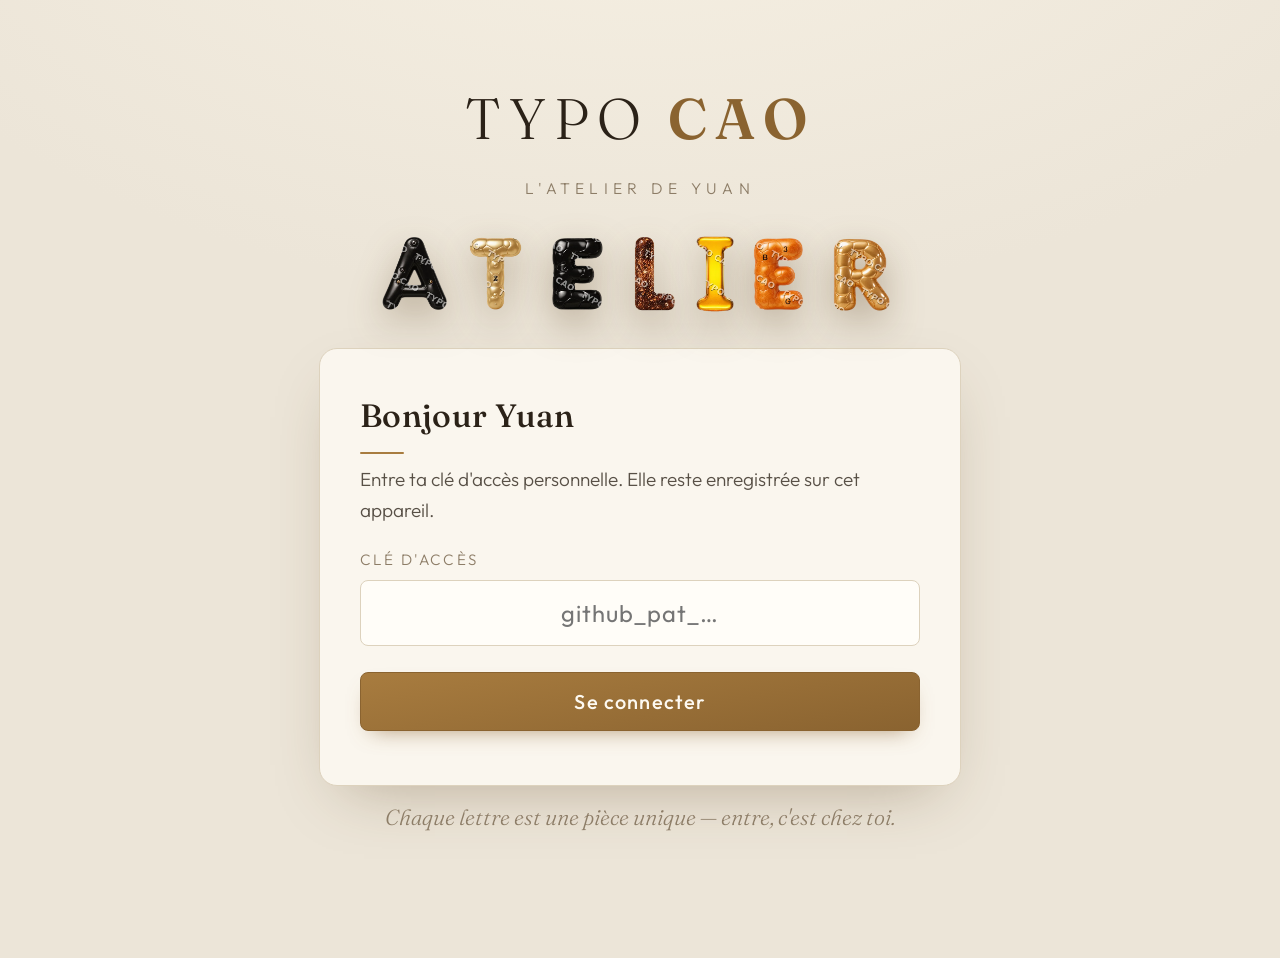
==== admin.html @ aad36712 "Atelier pleine largeur sur grand écran, journal en deux colonnes Co-Authored-By: Claude Fable 5.1 <n" ====
<!doctype html>
<html lang="fr">
<head>
<meta charset="utf8">
<meta name="viewport" content="width=device-width,initial-scale=1">
<title>Atelier Typo Cao</title>
<link rel="stylesheet" href="https://fonts.googleapis.com/css2?family=Fraunces:opsz,wght@9..144,300;9..144,500;9..144,600&family=Outfit:wght@300;400;500;600&display=swap">
<style>
:root{
  --bg:#ece5d8; --surface:#faf6ee; --fg:#2b2218; --muted:#8d7d67;
  --gold:#a87c3f; --gold-deep:#8a6330; --line:#ddd2bd; --ok:#3d7a46; --err:#a33b2e;
  --ombre:0 24px 60px -24px rgba(90,62,28,.35);
  --display:"Fraunces",Georgia,serif; --body:"Outfit",system-ui,sans-serif;
}
html{font-size:19px}
body{margin:0;background:var(--bg);background-image:radial-gradient(1200px 700px at 50% -200px,#f7f1e4,var(--bg) 72%);color:var(--fg);font-family:var(--body);font-weight:300;line-height:1.65;padding-inline:16px;min-height:100vh}
.wrap{max-width:900px;margin:0 auto;padding-block:40px 90px}
h1{font-family:var(--display);font-weight:300;letter-spacing:.14em;font-size:clamp(2.2rem,6vw,3rem);margin:0}
h1 b{color:var(--gold-deep);font-weight:600}
h2{font-family:var(--display);font-weight:500;font-size:1.55rem;margin:0 0 6px;letter-spacing:.01em}
h2::after{content:"";display:block;width:44px;height:2px;background:var(--gold);margin-top:10px;border-radius:2px}
.sub{color:var(--muted);font-size:.82rem;letter-spacing:.34em;text-transform:uppercase;margin-top:10px}
section{background:var(--surface);border:1px solid var(--line);border-radius:14px;padding:34px 34px 38px;margin-top:28px;box-shadow:0 1px 0 #fffdf8 inset}
@media (max-width:640px){section{padding:24px 20px 28px}}
/* ---- journal des visites & connexions ---- */
.chips{display:flex;flex-wrap:wrap;gap:10px;margin:14px 0 4px}
.chip{background:#faf6ec;border:1px solid var(--line);border-radius:999px;padding:8px 18px;font-size:.95rem}
.chip b{font-weight:600;color:var(--gold-deep)}
.chip.alerte{background:#fdf0ee;border-color:#e8c4bc;color:#8c3b2e}
.chip.alerte b{color:#a63d2a}
.graph{display:flex;align-items:flex-end;gap:5px;height:110px;margin:18px 2px 4px;border-bottom:1px solid var(--line);padding-bottom:0}
.graph .barre{flex:1;min-width:8px;background:linear-gradient(180deg,#d9b25e,#c09540);border-radius:3px 3px 0 0;position:relative;min-height:2px}
.graph .barre.vide{background:#eee5d2}
.graph .barre span{position:absolute;top:-21px;left:50%;transform:translateX(-50%);font-size:.78rem;color:#8a7f6a;white-space:nowrap}
.graph-legende{display:flex;gap:5px;margin-bottom:10px}
.graph-legende i{flex:1;min-width:8px;font-style:normal;font-size:.74rem;color:#a89a7f;text-align:center}
.conn-liste{margin-top:8px;border-top:1px solid var(--line)}
.conn{display:flex;flex-wrap:wrap;gap:4px 14px;align-items:baseline;padding:10px 4px;border-bottom:1px solid var(--line);font-size:.95rem}
.conn .quand{color:#8a7f6a;font-variant-numeric:tabular-nums;min-width:138px}
.conn .quoi{font-weight:500}
.conn .detail{color:#8a7f6a}
.conn.ok .quoi{color:#4a6b3a}
.conn.alerte{background:#fdf0ee;border-radius:6px}
.conn.alerte .quoi{color:#a63d2a}
.hint{color:var(--fg);opacity:.78;font-size:1rem;margin:10px 0 20px;max-width:56ch}
label.f{display:block;font-size:.8rem;letter-spacing:.16em;text-transform:uppercase;color:var(--muted);margin:18px 0 8px}
input[type=text],input[type=password],input[type=tel]{width:100%;box-sizing:border-box;background:#fffdf8;border:1px solid var(--line);border-radius:8px;padding:15px 16px;font-family:var(--body);font-size:1.1rem;color:var(--fg);outline:none;transition:border-color .2s,box-shadow .2s}
input:focus{border-color:var(--gold);box-shadow:0 0 0 3px rgba(168,124,63,.14)}
button{font-family:var(--body);font-weight:500;font-size:.95rem;letter-spacing:.06em;border-radius:8px;padding:14px 26px;cursor:pointer;border:1px solid var(--gold-deep);background:linear-gradient(170deg,#a87c3f,#8a6330);color:#fdf9f1;box-shadow:0 10px 22px -12px rgba(138,99,48,.7);transition:transform .15s,box-shadow .2s}
button:hover{transform:translateY(-1px);box-shadow:0 14px 26px -12px rgba(138,99,48,.75)}
button.ghost{background:transparent;color:var(--gold-deep);box-shadow:none}
button.small{padding:9px 15px;font-size:.9rem}
button.danger{border-color:var(--err);color:var(--err);background:transparent;box-shadow:none}
button:disabled{opacity:.5;cursor:default;transform:none}
button:focus-visible,input:focus-visible,a:focus-visible{outline:2px solid var(--gold-deep);outline-offset:2px}

/* ---- écran de connexion : l'entrée de l'atelier ---- */
.porte{min-height:92vh;display:flex;flex-direction:column;align-items:center;justify-content:center;text-align:center}
.lettres{display:flex;align-items:flex-end;justify-content:center;gap:.3rem;margin:34px 0 10px;flex-wrap:wrap}
.lettres img{height:clamp(44px,9vw,76px);width:auto;filter:drop-shadow(0 14px 18px rgba(90,62,28,.35))}
@media (prefers-reduced-motion:no-preference){
  .lettres img{animation:entree .6s cubic-bezier(.2,.9,.3,1.35) both;animation-delay:calc(var(--i)*90ms)}
  @keyframes entree{from{opacity:0;transform:translateY(22px) scale(.82)}to{opacity:1;transform:none}}
}
.porte-carte{width:min(560px,100%);background:var(--surface);border:1px solid var(--line);border-radius:18px;padding:40px 40px 44px;margin-top:26px;box-shadow:var(--ombre);text-align:left}
@media (max-width:640px){.porte-carte{padding:28px 22px 32px}}
.porte-carte h2{font-size:1.7rem}
.porte-carte input{font-size:1.25rem;letter-spacing:.04em;padding:17px 18px;text-align:center}
.porte-carte button{width:100%;font-size:1.05rem;padding:16px;margin-top:6px}
.bienvenue{font-family:var(--display);font-weight:300;font-size:1.15rem;color:var(--muted);margin:14px 0 0;font-style:italic}
.row{display:flex;gap:10px;align-items:center;flex-wrap:wrap}
.tarif-row{display:grid;grid-template-columns:1fr 110px 1.4fr auto;gap:8px;margin-bottom:8px}
@media (max-width:640px){.tarif-row{grid-template-columns:1fr 1fr;grid-auto-rows:auto}}
.mat-grid{display:grid;grid-template-columns:repeat(auto-fill,minmax(130px,1fr));gap:12px}
.mat{border:1px solid var(--line);border-radius:6px;padding:8px;background:#fffdf8;display:flex;flex-direction:column;gap:6px}
.mat img{height:76px;object-fit:contain}
.mat input{font-size:.88rem;padding:7px 9px}
.coll-row{display:flex;gap:10px;align-items:center;border:1px solid var(--line);border-radius:6px;padding:10px 12px;margin-bottom:8px;background:#fffdf8}
.coll-row img{height:44px}
.avis-admin{display:flex;flex-direction:column;gap:10px}
.avis-card{border:1px solid var(--line);border-radius:6px;padding:12px 14px;background:#fffdf8}
.avis-card.publie{border-color:var(--ok)}
.avis-card .tete{display:flex;gap:10px;align-items:baseline;flex-wrap:wrap}
.avis-card .nom{font-weight:500}
.avis-card .note{color:var(--gold-deep);letter-spacing:2px}
.avis-card .quand{color:var(--muted);font-size:.82rem}
.avis-card .etat{margin-left:auto;font-size:.7rem;letter-spacing:.12em;text-transform:uppercase;color:var(--muted)}
.avis-card.publie .etat{color:var(--ok)}
.avis-card .texte{margin:6px 0 10px;font-size:.88rem}
.status{position:fixed;left:50%;bottom:18px;transform:translateX(-50%);background:var(--fg);color:#fdf9f1;border-radius:6px;padding:10px 20px;font-size:.85rem;max-width:90vw;z-index:9}
.status.err{background:var(--err)}
.status.ok{background:var(--ok)}
.savebar{position:sticky;bottom:0;background:var(--surface);border:1px solid var(--line);border-radius:8px;padding:14px 20px;margin-top:22px;display:flex;gap:12px;align-items:center;flex-wrap:wrap}
.savebar .note{color:var(--muted);font-size:.88rem}
.topbar{display:flex;align-items:baseline;gap:16px;flex-wrap:wrap}
.topbar h1{font-size:1.7rem}
.topbar .right{margin-left:auto}
.progress{font-size:.9rem;color:var(--gold-deep)}
/* ---- tableau de bord à onglets, écran fixe ---- */
body.dash{height:100vh;overflow:hidden}
body.dash .wrap{height:100vh;padding-block:18px 0;display:flex;flex-direction:column;box-sizing:border-box}
#dashView{display:flex;flex-direction:column;flex:1;min-height:0}
.onglets{display:flex;gap:4px;margin-top:16px;border-bottom:1px solid var(--line);overflow-x:auto;scrollbar-width:none;flex-shrink:0}
.onglets::-webkit-scrollbar{display:none}
.onglets button{appearance:none;background:none;border:0;border-bottom:2px solid transparent;margin-bottom:-1px;padding:12px 16px 11px;font:inherit;font-size:.92rem;font-weight:400;color:var(--muted);cursor:pointer;white-space:nowrap;letter-spacing:.01em;transition:color .15s,border-color .15s;border-radius:0;box-shadow:none;transform:none}
.onglets button:hover{color:var(--fg);background:none;transform:none;box-shadow:none}
.onglets button.actif{color:var(--gold-deep);font-weight:500;border-bottom-color:var(--gold)}
.onglets button .n{display:inline-block;min-width:18px;padding:0 5px;margin-left:6px;border-radius:999px;background:#efe6d3;color:var(--gold-deep);font-size:.7rem;font-weight:600;line-height:18px;text-align:center;vertical-align:1px}
.pages{flex:1;min-height:0;overflow-y:auto;padding-bottom:24px;scroll-behavior:smooth}
.pages section:first-child{margin-top:22px}
.page[hidden]{display:none}
.accueil-mot{margin-top:22px;padding:28px 34px;border-radius:14px;background:linear-gradient(135deg,#fbf7ef,#f3eadb);border:1px solid var(--line);display:flex;gap:22px;align-items:center;flex-wrap:wrap}
.accueil-mot .lettre{width:64px;height:64px;object-fit:contain;filter:drop-shadow(0 10px 14px rgba(70,48,22,.25));flex-shrink:0}
.accueil-mot h2{font-size:1.75rem;margin:0}
.accueil-mot h2::after{display:none}
.accueil-mot p{margin:6px 0 0;color:var(--muted);font-size:.95rem;max-width:56ch}
.savebar{z-index:2}
body.dash .wrap{max-width:1480px}
.j-cols{display:grid;grid-template-columns:1fr;gap:28px 48px;margin-top:6px}
.j-droite .hint{margin-bottom:8px}
@media (min-width:1100px){
  .j-cols{grid-template-columns:1.05fr .95fr}
  .j-droite{border-left:1px solid var(--line);padding-left:40px}
  body.dash section{padding:38px 44px 42px}
  body.dash .mat-grid{grid-template-columns:repeat(auto-fill,minmax(150px,1fr));gap:14px}
  body.dash .hint{max-width:72ch}
}
@media (max-width:640px){.accueil-mot{padding:22px 20px}.onglets button{padding:10px 12px;font-size:.86rem}}
[hidden]{display:none!important}
</style>
</head>
<body>
<div class="wrap">

  <!-- connexion : l'entrée de l'atelier -->
  <div id="loginView" class="porte">
    <h1>TYPO <b>CAO</b></h1>
    <div class="sub">L'atelier de Yuan</div>
    <div class="lettres" aria-hidden="true">
      <img src="assets/mix_A.webp" alt="" style="--i:0">
      <img src="assets/mix_T.webp" alt="" style="--i:1">
      <img src="assets/mix_E.webp" alt="" style="--i:2">
      <img src="assets/mix_L.webp" alt="" style="--i:3">
      <img src="assets/mix_I.webp" alt="" style="--i:4">
      <img src="assets/mix_E2.webp" alt="" style="--i:5">
      <img src="assets/mix_R.webp" alt="" style="--i:6">
    </div>
    <div class="porte-carte">
      <h2 id="salut">Bienvenue</h2>
      <div id="authFields" hidden>
        <p class="hint">Entre ton numéro WhatsApp : tu recevras un code de connexion à 6 chiffres.</p>
        <label class="f" for="numtel">Ton numéro WhatsApp</label>
        <input type="tel" id="numtel" autocomplete="tel" placeholder="06 12 34 56 78">
      </div>
      <div id="codeFields" hidden>
        <p class="hint">Si ce numéro est bien celui de l'atelier, un code à 6 chiffres vient d'arriver sur WhatsApp (valable 5 minutes).</p>
        <label class="f" for="otp">Code reçu sur WhatsApp</label>
        <input type="text" id="otp" inputmode="numeric" maxlength="6" autocomplete="one-time-code" placeholder="000000">
        <p class="hint" id="codeAide" hidden style="margin-top:14px">Pas de code après 30 secondes ? Depuis ton WhatsApp, envoie n'importe quel message (par exemple « code ») au numéro de l'atelier <b>+33 7 58 88 29 33</b>, puis <a href="#" id="renvoyerCode">renvoie le code</a> : il arrivera en message texte.</p>
      </div>
      <div id="tokenFields" hidden>
        <p class="hint">Entre ta clé d'accès personnelle. Elle reste enregistrée sur cet appareil.</p>
        <label class="f" for="tok">Clé d'accès</label>
        <input type="password" id="tok" autocomplete="current-password" placeholder="github_pat_…">
      </div>
      <div style="margin-top:20px">
        <button id="loginBtn">Se connecter</button>
        <div class="progress" id="loginMsg" style="text-align:center;margin-top:10px"></div>
      </div>
    </div>
    <p class="bienvenue">Chaque lettre est une pièce unique — entre, c'est chez toi.</p>
  </div>

  <!-- tableau de bord -->
  <div id="dashView" hidden>
    <div class="topbar">
      <h1>TYPO <b>CAO</b></h1>
      <div class="sub">Atelier de Yuan</div>
      <div class="right row">
        <a class="ghost" href="./" style="color:var(--gold-deep);font-size:.8rem">Voir le site →</a>
        <button class="ghost small" id="logoutBtn">Se déconnecter</button>
      </div>
    </div>

    <nav class="onglets" aria-label="Pages de l'atelier">
      <button type="button" data-page="accueil" class="actif">Accueil</button>
      <button type="button" data-page="boutique">Contacts &amp; tarifs</button>
      <button type="button" data-page="collections">Collections<span class="n" id="nColl"></span></button>
      <button type="button" data-page="matieres">Matières<span class="n" id="nMat"></span></button>
      <button type="button" data-page="avis">Avis clients<span class="n" id="nAvis" hidden></span></button>
    </nav>

    <div class="pages">
    <div class="page" data-page="accueil">
    <div class="accueil-mot">
      <img class="lettre" src="assets/perles_Y.webp" alt="">
      <div>
        <h2 id="accueilSalut">Bienvenue chez toi, Yuan</h2>
        <p>Tout ce qui est ici t'appartient : tes lettres, tes tarifs, les avis de tes clients — et ce journal, qui veille sur ta porte pendant que tu crées.</p>
      </div>
    </div>

    <section id="journalSection" hidden>
      <h2>Le journal de l'atelier</h2>
      <p class="hint">Ta vitrine vue de l'intérieur : qui passe devant, et qui frappe à ta porte. Les passants sont comptés sans jamais être identifiés — ici on compte les pas, pas les visages.</p>
      <div class="j-cols">
        <div class="j-gauche">
          <b style="font-weight:500;display:block">Devant ta vitrine</b>
          <div class="chips" id="journalChips"></div>
          <div id="journalGraphBox" hidden>
            <div class="graph" id="journalGraph"></div>
            <div class="graph-legende" id="journalGraphLegende"></div>
          </div>
        </div>
        <div class="j-droite">
          <b style="font-weight:500;display:block">À ta porte</b>
          <p class="hint" style="margin-top:4px">Chaque fois que quelqu'un tente d'entrer ici, dans ton atelier, c'est noté — que la porte se soit ouverte ou non.</p>
          <div class="conn-liste" id="journalConnexions"></div>
          <p class="hint" id="journalNote" style="margin-top:12px"></p>
        </div>
      </div>
    </section>
    </div>

    <div class="page" data-page="boutique" hidden>
    <section>
      <h2>Contacts</h2>
      <label class="f">Numéro WhatsApp (commandes) — format international sans +</label>
      <input type="text" id="fWhatsapp" placeholder="33612345678">
      <label class="f">Pseudo Instagram (sans @, vide = pas de lien)</label>
      <input type="text" id="fInstagram" placeholder="mon.pseudo">
    </section>

    <section>
      <h2>Tarifs</h2>
      <p class="hint">Tes formules apparaissent dans le formulaire de demande. Aucune formule = la section est masquée sur le site.</p>
      <div id="tarifList"></div>
      <button class="ghost small" id="addTarif">+ Ajouter une formule</button>
    </section>
    </div>

    <div class="page" data-page="collections" hidden>
    <section>
      <h2>Collections de lettres</h2>
      <p class="hint">Chaque collection est un alphabet complet. Les images sont automatiquement recadrées, réduites et <b>filigranées « TYPO CAO »</b> avant mise en ligne — tes originaux ne quittent jamais ton ordinateur en pleine qualité.</p>
      <div id="collList"></div>
      <div style="border-top:1px solid var(--line);margin-top:14px;padding-top:14px">
        <b style="font-weight:500">Nouvelle collection</b>
        <label class="f">Nom affiché (ex. Roses)</label>
        <input type="text" id="newCollLabel" placeholder="Roses">
        <label class="f">Les 26 images — chaque fichier doit commencer par sa lettre : A.png, B.png… (PNG/WebP fond transparent)</label>
        <input type="file" id="newCollFiles" multiple accept="image/png,image/webp,image/jpeg">
        <div class="row" style="margin-top:12px">
          <button id="addCollBtn">Traiter et mettre en ligne</button>
          <span class="progress" id="collMsg"></span>
        </div>
      </div>
    </section>
    </div>

    <div class="page" data-page="matieres" hidden>
    <section>
      <h2>Matières (galerie)</h2>
      <div class="mat-grid" id="matGrid"></div>
      <div style="border-top:1px solid var(--line);margin-top:14px;padding-top:14px">
        <b style="font-weight:500">Nouvelle matière</b>
        <div class="row" style="margin-top:8px">
          <input type="text" id="newMatNom" placeholder="Nom (ex. Velours bleu nuit)" style="flex:1;min-width:160px">
          <input type="file" id="newMatFile" accept="image/png,image/webp,image/jpeg">
          <button class="small" id="addMatBtn">Ajouter</button>
        </div>
        <span class="progress" id="matMsg"></span>
      </div>
    </section>
    </div>

    <div class="page" data-page="avis" hidden>
    <section>
      <h2>Avis clients</h2>
      <p class="hint">Les avis envoyés par tes clients arrivent ici. Publie ceux que tu veux afficher sur le site, supprime les autres. N'oublie pas d'enregistrer.</p>
      <div id="avisAdminListe" class="avis-admin"></div>
      <div class="row" style="margin-top:14px">
        <button class="ghost small" id="avisSave">Enregistrer les avis</button>
        <span class="progress" id="avisAdminMsg"></span>
      </div>
    </section>
    </div>

    <div class="savebar" id="savebar" hidden>
      <button id="saveBtn">Enregistrer les modifications</button>
      <span class="note">Le site public se met à jour 1 à 2 minutes après l'enregistrement.</span>
    </div>
    </div><!-- /.pages -->
  </div>
</div>

<script>
const REPO = "Nraboudi-beep/typo-cao";
const BRANCHES = ["typo-cao", "main"];
const API = "https://api.github.com";
const ATELIER_API = "https://typo.atelierdedemain.fr/api/typo-cao";
let MODE = null;      // "serveur" (identifiant + code WhatsApp) ou "cle" (clé GitHub directe)
let TOKEN = null;     // clé GitHub (mode "cle")
let SESSION = null;   // jeton de session (mode "serveur")
let CFG = null;

/* ---------- API de l'atelier (le jeton GitHub reste sur le serveur) ---------- */
async function apiAtelier(path, options = {}){
  const r = await fetch(ATELIER_API + path, {
    ...options,
    headers: {
      "Content-Type": "application/json",
      ...(SESSION ? { "Authorization": "Bearer " + SESSION } : {}),
      ...(options.headers || {})
    }
  });
  const data = await r.json().catch(() => ({}));
  if (!r.ok){
    const err = new Error((data.error && data.error.message) || data.message || ("Erreur serveur (" + r.status + ")"));
    err.code = (data.error && data.error.code) || data.code || "";
    throw err;
  }
  return data;
}

/* ---------- API GitHub directe (mode clé, secours) ---------- */
function hdr(){ return { "Authorization": "Bearer " + TOKEN, "Accept": "application/vnd.github+json" }; }

async function ghGetFile(path, branch){
  const r = await fetch(`${API}/repos/${REPO}/contents/${path}?ref=${branch}`, { headers: hdr() });
  if (r.status === 404) return null;
  if (!r.ok) throw new Error("Lecture impossible (" + r.status + ")");
  return r.json();
}

/* ---------- lecture / écriture, selon le mode ---------- */
async function readConfig(){
  if (MODE === "serveur"){
    const f = await apiAtelier("/file?path=config.json");
    return JSON.parse(decodeURIComponent(escape(atob(f.contentB64))));
  }
  const f = await ghGetFile("config.json", BRANCHES[0]);
  if (!f) throw new Error("config.json introuvable");
  return JSON.parse(decodeURIComponent(escape(atob(f.content.replace(/\n/g, "")))));
}

async function putFile(path, base64, message){
  if (MODE === "serveur"){
    await apiAtelier("/file", { method: "PUT", body: JSON.stringify({ path, contentB64: base64, message }) });
    return;
  }
  for (const branch of BRANCHES){
    const existing = await ghGetFile(path, branch);
    const body = { message, content: base64, branch };
    if (existing && existing.sha) body.sha = existing.sha;
    const r = await fetch(`${API}/repos/${REPO}/contents/${path}`, {
      method: "PUT", headers: { ...hdr(), "Content-Type": "application/json" },
      body: JSON.stringify(body)
    });
    if (!r.ok){
      const e = await r.json().catch(() => ({}));
      throw new Error("Enregistrement refusé (" + r.status + ") " + (e.message || ""));
    }
  }
}

function toB64(str){
  return btoa(String.fromCharCode(...new TextEncoder().encode(str)));
}
async function blobToB64(blob){
  const buf = new Uint8Array(await blob.arrayBuffer());
  let s = "";
  for (let i = 0; i < buf.length; i += 0x8000) s += String.fromCharCode.apply(null, buf.subarray(i, i + 0x8000));
  return btoa(s);
}

/* ---------- traitement d'image : recadrage, 300px, filigrane ---------- */
async function traiterImage(file, maxH = 300){
  const bmp = await createImageBitmap(file);
  let c = document.createElement("canvas");
  c.width = bmp.width; c.height = bmp.height;
  let ctx = c.getContext("2d");
  ctx.drawImage(bmp, 0, 0);
  // recadrage sur les pixels non transparents
  const d = ctx.getImageData(0, 0, c.width, c.height).data;
  let minX = c.width, minY = c.height, maxX = 0, maxY = 0;
  for (let y = 0; y < c.height; y++)
    for (let x = 0; x < c.width; x++)
      if (d[(y * c.width + x) * 4 + 3] > 20){
        if (x < minX) minX = x; if (x > maxX) maxX = x;
        if (y < minY) minY = y; if (y > maxY) maxY = y;
      }
  if (maxX <= minX){ minX = 0; minY = 0; maxX = c.width - 1; maxY = c.height - 1; }
  const w = maxX - minX + 1, h = maxY - minY + 1;
  const nh = Math.min(maxH, h), nw = Math.round(w * nh / h);
  const out = document.createElement("canvas");
  out.width = nw; out.height = nh;
  const octx = out.getContext("2d");
  octx.drawImage(c, minX, minY, w, h, 0, 0, nw, nh);
  // filigrane uniquement sur la lettre (source-atop suit la forme)
  octx.globalCompositeOperation = "source-atop";
  octx.save();
  octx.translate(nw / 2, nh / 2);
  octx.rotate(-30 * Math.PI / 180);
  octx.font = "bold 26px system-ui, sans-serif";
  const stepX = 180, stepY = 86;
  let row = 0;
  for (let y = -nh; y < nh; y += stepY, row++){
    const off = (row % 2) * (stepX / 2);
    for (let x = -nw - stepX; x < nw + stepX; x += stepX){
      octx.fillStyle = "rgba(0,0,0,0.42)";
      octx.fillText("TYPO CAO", x + off + 2, y + 2);
      octx.fillStyle = "rgba(255,255,255,0.5)";
      octx.fillText("TYPO CAO", x + off, y);
    }
  }
  octx.restore();
  return new Promise(res => out.toBlob(res, "image/webp", 0.82));
}

/* ---------- interface ---------- */
const $ = id => document.getElementById(id);
function statusMsg(txt, cls = "ok"){
  const s = document.createElement("div");
  s.className = "status " + cls;
  s.textContent = txt;
  document.body.appendChild(s);
  setTimeout(() => s.remove(), 5000);
}

function tarifRow(t = {}){
  const row = document.createElement("div");
  row.className = "tarif-row";
  row.innerHTML = `<input type="text" placeholder="Nom (ex. Prénom simple)" class="t-nom">
    <input type="text" placeholder="Prix (ex. 15 €)" class="t-prix">
    <input type="text" placeholder="Détail (ex. jusqu'à 8 lettres)" class="t-det">
    <button class="danger small" type="button">✕</button>`;
  row.querySelector(".t-nom").value = t.nom || "";
  row.querySelector(".t-prix").value = t.prix || "";
  row.querySelector(".t-det").value = t.detail || "";
  row.querySelector("button").onclick = () => row.remove();
  $("tarifList").appendChild(row);
}

function matCard(m){
  const el = document.createElement("div");
  el.className = "mat";
  el.innerHTML = `<img alt=""><input type="text" class="m-nom"><button class="danger small" type="button">Retirer</button>`;
  el.querySelector("img").src = "assets/" + m.fichier;
  el.querySelector(".m-nom").value = m.nom || "";
  el.dataset.fichier = m.fichier;
  el.querySelector("button").onclick = () => el.remove();
  $("matGrid").appendChild(el);
}

function collRow(c){
  const el = document.createElement("div");
  el.className = "coll-row";
  el.innerHTML = `<img alt=""><b style="font-weight:500"></b><span style="color:var(--muted);font-size:.9rem"></span><button class="danger small" style="margin-left:auto" type="button">Retirer du site</button>`;
  el.querySelector("img").src = `assets/${c.id}_A.webp`;
  el.querySelector("b").textContent = c.label;
  el.querySelector("span").textContent = "(" + c.id + ")";
  el.dataset.id = c.id; el.dataset.label = c.label;
  el.querySelector("button").onclick = () => {
    if (document.querySelectorAll(".coll-row").length <= 1){ statusMsg("Il faut garder au moins une collection.", "err"); return; }
    el.remove();
  };
  $("collList").appendChild(el);
}

function remplir(){
  $("fWhatsapp").value = CFG.whatsapp || "";
  $("fInstagram").value = CFG.instagram || "";
  $("tarifList").innerHTML = ""; (CFG.tarifs || []).forEach(tarifRow);
  $("matGrid").innerHTML = ""; (CFG.matieres || []).forEach(matCard);
  $("collList").innerHTML = ""; (CFG.collections || []).forEach(collRow);
}

function lireFormulaire(){
  return {
    whatsapp: $("fWhatsapp").value.replace(/[^\d]/g, ""),
    instagram: $("fInstagram").value.trim().replace(/^@/, ""),
    tarifs: [...document.querySelectorAll(".tarif-row")].map(r => ({
      nom: r.querySelector(".t-nom").value.trim(),
      prix: r.querySelector(".t-prix").value.trim(),
      detail: r.querySelector(".t-det").value.trim()
    })).filter(t => t.nom),
    collections: [...document.querySelectorAll(".coll-row")].map(r => ({ id: r.dataset.id, label: r.dataset.label })),
    matieres: [...document.querySelectorAll(".mat")].map(m => ({ fichier: m.dataset.fichier, nom: m.querySelector(".m-nom").value.trim() }))
  };
}

/* ---------- actions ---------- */
async function readJsonFile(path){
  try {
    if (MODE === "serveur"){
      const f = await apiAtelier("/file?path=" + encodeURIComponent(path));
      return JSON.parse(decodeURIComponent(escape(atob(f.contentB64))));
    }
    const f = await ghGetFile(path, BRANCHES[0]);
    if (!f) return null;
    return JSON.parse(decodeURIComponent(escape(atob(f.content.replace(/\n/g, "")))));
  } catch { return null; }
}

/* ---- modération des avis ---- */
let AVIS = [];

function rendreAvisAdmin(){
  const box = $("avisAdminListe");
  box.innerHTML = "";
  if (!AVIS.length){
    box.innerHTML = '<p class="hint">Aucun avis reçu pour l\'instant.</p>';
    return;
  }
  AVIS.slice().reverse().forEach(a => {
    const el = document.createElement("div");
    el.className = "avis-card" + (a.approuve ? " publie" : "");
    el.innerHTML = `<div class="tete"><span class="nom"></span><span class="note"></span><span class="quand"></span><span class="etat"></span></div>
      <p class="texte"></p>
      <div class="row"><button class="small" type="button" data-act="toggle"></button>
      <button class="danger small" type="button" data-act="suppr">Supprimer</button></div>`;
    el.querySelector(".nom").textContent = a.nom || "Client";
    el.querySelector(".note").textContent = "★".repeat(Math.max(1, Math.min(5, a.note || 5)));
    el.querySelector(".quand").textContent = a.date ? new Date(a.date).toLocaleString("fr-FR") : "";
    el.querySelector(".etat").textContent = a.approuve ? "Publié" : "En attente";
    el.querySelector(".texte").textContent = a.message || "";
    el.querySelector('[data-act="toggle"]').textContent = a.approuve ? "Masquer" : "Publier";
    el.querySelector('[data-act="toggle"]').onclick = () => { a.approuve = !a.approuve; rendreAvisAdmin(); };
    el.querySelector('[data-act="suppr"]').onclick = () => { AVIS = AVIS.filter(x => x !== a); rendreAvisAdmin(); };
    box.appendChild(el);
  });
  if (typeof compteurs === "function") compteurs();
}

$("avisSave").onclick = async () => {
  $("avisSave").disabled = true;
  $("avisAdminMsg").textContent = "Enregistrement…";
  try {
    await putFile("avis.json", toB64(JSON.stringify(AVIS, null, 2)), "Modération des avis clients");
    $("avisAdminMsg").textContent = "";
    statusMsg("Avis enregistrés — le site se met à jour dans 1 à 2 minutes.");
  } catch (e) {
    $("avisAdminMsg").textContent = "";
    statusMsg("Échec : " + e.message, "err");
  }
  $("avisSave").disabled = false;
};

/* ---- journal des visites & des tentatives d'entrée (mode serveur) ---- */
const CONN_LIBELLES = {
  connexion_reussie: ["La porte s'est ouverte — connexion réussie", "ok"],
  code_envoye:       ["Code de connexion envoyé", "ok"],
  numero_inconnu:    ["Refusé — numéro inconnu", "alerte"],
  code_errone:       ["Refusé — code erroné", "alerte"],
  code_expire:       ["Code expiré sans être utilisé", ""],
  trop_essais:       ["Bloqué — trop d'essais", "alerte"]
};

async function chargerJournal(){
  if (MODE !== "serveur") return;
  let j;
  try { j = await apiAtelier("/journal"); } catch { return; }
  $("journalSection").hidden = false;

  const parJour = {};
  (j.jours || []).forEach(d => parJour[d.jour] = d);
  const serie = [];
  for (let i = 13; i >= 0; i--){
    const d = new Date(Date.now() - i * 86400000);
    serie.push({ cle: d.toISOString().slice(0, 10), date: d, data: parJour[d.toISOString().slice(0, 10)] });
  }
  const auj = serie[13].data;
  const visites7 = serie.slice(-7).reduce((a, s) => a + (s.data ? s.data.visites : 0), 0);
  const atelier7 = serie.slice(-7).reduce((a, s) => a + ((s.data && s.data.pages && s.data.pages.atelier) || 0), 0);
  const refus = (j.connexions || []).filter(c => c.type === "numero_inconnu" || c.type === "code_errone" || c.type === "trop_essais").length;

  const chips = $("journalChips");
  chips.innerHTML = "";
  const chip = (html, alerte) => { const s = document.createElement("span"); s.className = "chip" + (alerte ? " alerte" : ""); s.innerHTML = html; chips.appendChild(s); };
  chip("Aujourd'hui : <b>" + (auj ? auj.visites : 0) + "</b> passage(s) · <b>" + (auj ? auj.visiteurs : 0) + "</b> visiteur(s)");
  chip("7 derniers jours : <b>" + visites7 + "</b> passages");
  if (atelier7) chip("dont <b>" + atelier7 + "</b> ouverture(s) de cette page atelier");
  if (refus) chip("<b>" + refus + "</b> tentative(s) d'entrée refusée(s)", true);

  const max = Math.max(1, ...serie.map(s => s.data ? s.data.visites : 0));
  const g = $("journalGraph"), leg = $("journalGraphLegende");
  g.innerHTML = ""; leg.innerHTML = "";
  serie.forEach(s => {
    const v = s.data ? s.data.visites : 0;
    const b = document.createElement("div");
    b.className = "barre" + (v ? "" : " vide");
    b.style.height = Math.max(2, Math.round(v / max * 100)) + "%";
    if (v) b.innerHTML = "<span>" + v + "</span>";
    b.title = s.date.toLocaleDateString("fr-FR") + " — " + v + " passage(s)" + (s.data ? ", " + s.data.visiteurs + " visiteur(s)" : "");
    g.appendChild(b);
    const i = document.createElement("i");
    i.textContent = s.date.getDate();
    leg.appendChild(i);
  });
  $("journalGraphBox").hidden = false;

  const box = $("journalConnexions");
  box.innerHTML = "";
  const conns = (j.connexions || []).slice(0, 40);
  if (!conns.length){
    box.innerHTML = '<p class="hint" style="padding-top:10px">Personne n\'a encore frappé — tout est calme dans l\'atelier. 🌙</p>';
  }
  conns.forEach(c => {
    const lib = CONN_LIBELLES[c.type] || [c.type, ""];
    const el = document.createElement("div");
    el.className = "conn " + lib[1];
    el.innerHTML = '<span class="quand"></span><span class="quoi"></span><span class="detail"></span>';
    el.querySelector(".quand").textContent = new Date(c.date).toLocaleString("fr-FR", { dateStyle: "short", timeStyle: "short" });
    el.querySelector(".quoi").textContent = lib[0];
    el.querySelector(".detail").textContent = (c.numero ? "numéro " + c.numero + " · " : "") + "ip " + (c.ip || "?");
    box.appendChild(el);
  });
  $("journalNote").textContent = refus
    ? "Des tentatives refusées sans que vous ayez essayé de vous connecter ? Quelqu'un a cherché à entrer : préviens Nizar et garde une capture de cette liste — elle pourra servir de preuve."
    : "Si un jour une ligne rouge apparaît sans que vous ayez essayé de vous connecter, préviens Nizar et garde une capture : ton journal veille sur l'atelier.";
}

/* ---- navigation par onglets (écran fixe) ---- */
const PAGES_AVEC_ENREGISTRER = new Set(["boutique", "collections", "matieres"]);

function allerPage(nom){
  if (!document.querySelector(`.page[data-page="${nom}"]`)) nom = "accueil";
  document.querySelectorAll(".page").forEach(p => p.hidden = p.dataset.page !== nom);
  document.querySelectorAll(".onglets button").forEach(b => b.classList.toggle("actif", b.dataset.page === nom));
  $("savebar").hidden = !PAGES_AVEC_ENREGISTRER.has(nom);
  document.querySelector(".pages").scrollTop = 0;
  try { localStorage.setItem("tc_page", nom); } catch {}
}
document.querySelectorAll(".onglets button").forEach(b => b.onclick = () => allerPage(b.dataset.page));

function compteurs(){
  $("nColl").textContent = $("collList").children.length || "";
  $("nMat").textContent = $("matGrid").children.length || "";
  const attente = AVIS.filter(a => !a.approuve).length;
  $("nAvis").hidden = !attente;
  $("nAvis").textContent = attente || "";
}
new MutationObserver(compteurs).observe($("collList"), { childList: true });
new MutationObserver(compteurs).observe($("matGrid"), { childList: true });

async function ouvrirDash(){
  CFG = await readConfig();
  $("loginView").hidden = true; $("dashView").hidden = false;
  document.body.classList.add("dash");
  const h = new Date().getHours();
  $("accueilSalut").textContent = (h >= 5 && h < 18 ? "Bonjour" : "Bonsoir") + " Yuan — bienvenue chez toi";
  let derniere = "accueil";
  try { derniere = localStorage.getItem("tc_page") || "accueil"; } catch {}
  allerPage(derniere);
  remplir();
  chargerJournal();
  AVIS = (await readJsonFile("avis.json")) || [];
  if (!Array.isArray(AVIS)) AVIS = [];
  rendreAvisAdmin();
  compteurs();
}

let etape = "identifiants"; // puis "code" (mode serveur)
let aideTimer = null;

function demanderCode(){
  return apiAtelier("/login", { method: "POST", body: JSON.stringify({ numero: $("numtel").value }) });
}

function montrerAideCode(){
  $("codeAide").hidden = true;
  clearTimeout(aideTimer);
  aideTimer = setTimeout(() => { if (etape === "code") $("codeAide").hidden = false; }, 30000);
}

$("renvoyerCode").onclick = async (ev) => {
  ev.preventDefault();
  $("loginMsg").textContent = "Nouvel envoi du code…";
  try {
    await demanderCode();
    $("loginMsg").textContent = "";
    statusMsg("Code renvoyé — regarde ton WhatsApp.");
    montrerAideCode();
  } catch (e) {
    $("loginMsg").textContent = "";
    statusMsg(e.message || "Renvoi impossible.", "err");
  }
};

$("loginBtn").onclick = async () => {
  $("loginBtn").disabled = true;
  try {
    if (MODE === "serveur"){
      if (etape === "identifiants"){
        $("loginMsg").textContent = "Envoi du code…";
        await demanderCode();
        etape = "code";
        $("authFields").hidden = true; $("codeFields").hidden = false;
        $("loginBtn").textContent = "Valider le code";
        $("loginMsg").textContent = "";
        $("otp").focus();
        montrerAideCode();
      } else {
        $("loginMsg").textContent = "Validation…";
        const s = await apiAtelier("/verify", { method: "POST", body: JSON.stringify({
          numero: $("numtel").value, code: $("otp").value.trim()
        })});
        SESSION = s.jeton;
        try {
          localStorage.setItem("tc_session", s.jeton);
          localStorage.setItem("tc_session_exp", s.expireLe);
        } catch {}
        $("loginMsg").textContent = "";
        await ouvrirDash();
      }
    } else {
      TOKEN = $("tok").value.trim();
      $("loginMsg").textContent = "Vérification…";
      await ouvrirDash();
      try { localStorage.setItem("tc_token", TOKEN); } catch {}
      $("loginMsg").textContent = "";
    }
  } catch (e) {
    $("loginMsg").textContent = "";
    statusMsg(e.message || "Connexion impossible.", "err");
    if (MODE === "serveur" && etape === "code" &&
        (e.code === "TYPO_CAO_CODE_EXPIRED" || e.code === "TYPO_CAO_TOO_MANY_ATTEMPTS")){
      etape = "identifiants";
      clearTimeout(aideTimer); $("codeAide").hidden = true;
      $("codeFields").hidden = true; $("authFields").hidden = false;
      $("loginBtn").textContent = "Se connecter";
    }
  }
  $("loginBtn").disabled = false;
};

$("logoutBtn").onclick = () => {
  try {
    localStorage.removeItem("tc_token");
    localStorage.removeItem("tc_session");
    localStorage.removeItem("tc_session_exp");
  } catch {}
  location.reload();
};

$("addTarif").onclick = () => tarifRow();

$("saveBtn").onclick = async () => {
  $("saveBtn").disabled = true;
  try {
    CFG = Object.assign({}, CFG, lireFormulaire());
    await putFile("config.json", toB64(JSON.stringify(CFG, null, 2)), "Mise à jour de la configuration (espace atelier)");
    statusMsg("Enregistré ! Le site se met à jour dans 1 à 2 minutes.");
  } catch (e) { statusMsg("Échec : " + e.message, "err"); }
  $("saveBtn").disabled = false;
};

$("addMatBtn").onclick = async () => {
  const file = $("newMatFile").files[0];
  const nom = $("newMatNom").value.trim();
  if (!file || !nom){ statusMsg("Choisis une image et donne-lui un nom.", "err"); return; }
  $("addMatBtn").disabled = true; $("matMsg").textContent = "Traitement de l'image…";
  try {
    const blob = await traiterImage(file);
    const fname = "matiere_" + nom.toLowerCase().normalize("NFD").replace(/[̀-ͯ]/g, "").replace(/[^a-z0-9]+/g, "-").replace(/^-|-$/g, "") + ".webp";
    $("matMsg").textContent = "Mise en ligne…";
    await putFile("assets/" + fname, await blobToB64(blob), "Nouvelle matière : " + nom);
    matCard({ fichier: fname, nom });
    $("newMatNom").value = ""; $("newMatFile").value = "";
    $("matMsg").textContent = "";
    statusMsg("Matière ajoutée — pense à cliquer « Enregistrer les modifications ».");
  } catch (e) { $("matMsg").textContent = ""; statusMsg("Échec : " + e.message, "err"); }
  $("addMatBtn").disabled = false;
};

$("addCollBtn").onclick = async () => {
  const label = $("newCollLabel").value.trim();
  const files = [...$("newCollFiles").files];
  if (!label || !files.length){ statusMsg("Donne un nom et choisis les images.", "err"); return; }
  const id = label.toLowerCase().normalize("NFD").replace(/[̀-ͯ]/g, "").replace(/[^a-z0-9]+/g, "-").replace(/^-|-$/g, "");
  if (!id){ statusMsg("Nom de collection invalide.", "err"); return; }
  // associer chaque fichier à sa lettre (1re lettre du nom de fichier)
  const parLettre = {};
  for (const f of files){
    const L = f.name[0].toUpperCase();
    if (L >= "A" && L <= "Z" && !parLettre[L]) parLettre[L] = f;
  }
  const lettres = Object.keys(parLettre).sort();
  if (!lettres.length){ statusMsg("Aucun fichier reconnu : chaque fichier doit commencer par sa lettre (A.png, B.png…).", "err"); return; }
  const manquantes = [..."ABCDEFGHIJKLMNOPQRSTUVWXYZ"].filter(L => !parLettre[L]);
  if (manquantes.length && !window.__collConfirm){
    window.__collConfirm = true;
    statusMsg("Lettres manquantes : " + manquantes.join(" ") + ". Clique à nouveau pour mettre en ligne quand même.", "err");
    return;
  }
  window.__collConfirm = false;
  $("addCollBtn").disabled = true;
  try {
    let n = 0;
    for (const L of lettres){
      $("collMsg").textContent = `Lettre ${L} — ${++n}/${lettres.length} (recadrage, filigrane, mise en ligne)…`;
      const blob = await traiterImage(parLettre[L]);
      await putFile(`assets/${id}_${L}.webp`, await blobToB64(blob), `Collection ${label} : lettre ${L}`);
    }
    collRow({ id, label });
    $("newCollLabel").value = ""; $("newCollFiles").value = "";
    $("collMsg").textContent = "";
    statusMsg("Collection en ligne — pense à cliquer « Enregistrer les modifications » pour l'activer.");
  } catch (e) { $("collMsg").textContent = ""; statusMsg("Échec : " + e.message, "err"); }
  $("addCollBtn").disabled = false;
};

/* accueil selon l'heure */
(() => {
  const h = new Date().getHours();
  $("salut").textContent = (h >= 5 && h < 18) ? "Bonjour Yuan" : "Bonsoir Yuan";
})();

/* démarrage : détection du mode + reconnexion automatique */
(async () => {
  try {
    const ctrl = new AbortController();
    const t = setTimeout(() => ctrl.abort(), 4000);
    const r = await fetch(ATELIER_API + "/status", { signal: ctrl.signal });
    clearTimeout(t);
    const s = await r.json();
    MODE = (r.ok && s.configure) ? "serveur" : "cle";
  } catch { MODE = "cle"; }

  if (MODE === "serveur"){
    // balise anonyme : cette ouverture de la page atelier compte dans le journal
    try { fetch(ATELIER_API + "/visite", { method: "POST", headers: { "Content-Type": "application/json" }, body: JSON.stringify({ page: "atelier" }), keepalive: true }).catch(() => {}); } catch {}
    $("authFields").hidden = false;
    let jeton = null, exp = null;
    try { jeton = localStorage.getItem("tc_session"); exp = localStorage.getItem("tc_session_exp"); } catch {}
    if (jeton && exp && new Date(exp) > new Date()){
      SESSION = jeton;
      try { await ouvrirDash(); return; } catch { SESSION = null; }
    }
  } else {
    $("tokenFields").hidden = false;
    let saved = null;
    try { saved = localStorage.getItem("tc_token"); } catch {}
    if (saved){
      TOKEN = saved;
      try { await ouvrirDash(); return; } catch { TOKEN = null; }
    }
  }
})();
</script>
</body>
</html>
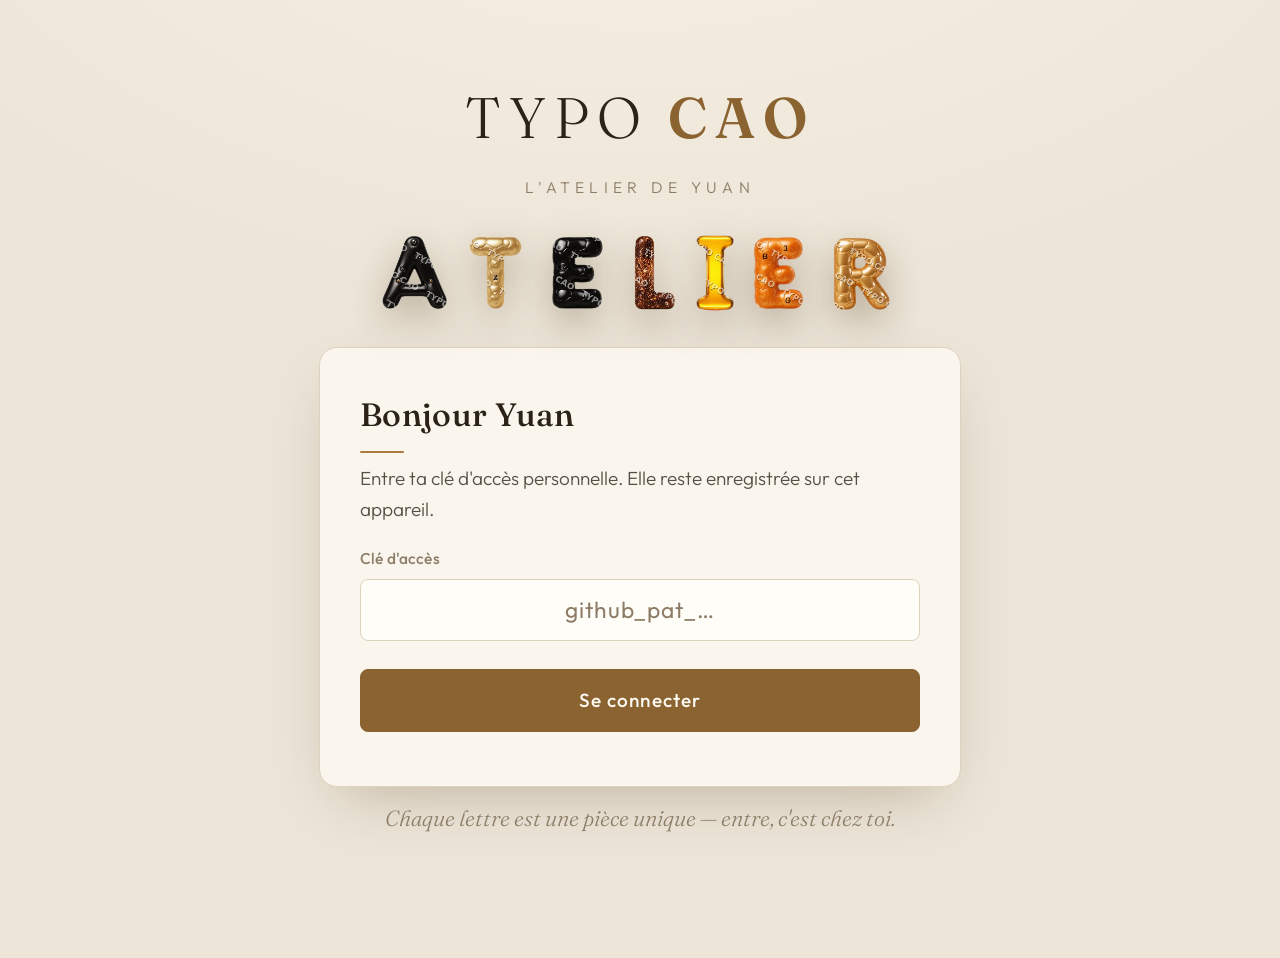
==== commit a388d8bb: "Mise en page uniforme des boutons et des champs Un système de contrôles commun aux deux pages (ui.cs" ====
--- a/admin.html
+++ b/admin.html
@@ -3,7 +3,10 @@
 <head>
 <meta charset="utf8">
 <meta name="viewport" content="width=device-width,initial-scale=1">
-<title>Atelier Typo Cao</title>
+<title data-i18n="doc.titre">Atelier Typo Cao</title>
+<link rel="stylesheet" href="ui.css">
+<script src="ui.js"></script>
+<script src="i18n-atelier.js"></script>
 <link rel="stylesheet" href="https://fonts.googleapis.com/css2?family=Fraunces:opsz,wght@9..144,300;9..144,500;9..144,600&family=Outfit:wght@300;400;500;600&display=swap">
 <style>
 :root{
@@ -43,16 +46,16 @@
 .conn.alerte{background:#fdf0ee;border-radius:6px}
 .conn.alerte .quoi{color:#a63d2a}
 .hint{color:var(--fg);opacity:.78;font-size:1rem;margin:10px 0 20px;max-width:56ch}
-label.f{display:block;font-size:.8rem;letter-spacing:.16em;text-transform:uppercase;color:var(--muted);margin:18px 0 8px}
-input[type=text],input[type=password],input[type=tel]{width:100%;box-sizing:border-box;background:#fffdf8;border:1px solid var(--line);border-radius:8px;padding:15px 16px;font-family:var(--body);font-size:1.1rem;color:var(--fg);outline:none;transition:border-color .2s,box-shadow .2s}
-input:focus{border-color:var(--gold);box-shadow:0 0 0 3px rgba(168,124,63,.14)}
-button{font-family:var(--body);font-weight:500;font-size:.95rem;letter-spacing:.06em;border-radius:8px;padding:14px 26px;cursor:pointer;border:1px solid var(--gold-deep);background:linear-gradient(170deg,#a87c3f,#8a6330);color:#fdf9f1;box-shadow:0 10px 22px -12px rgba(138,99,48,.7);transition:transform .15s,box-shadow .2s}
-button:hover{transform:translateY(-1px);box-shadow:0 14px 26px -12px rgba(138,99,48,.75)}
-button.ghost{background:transparent;color:var(--gold-deep);box-shadow:none}
-button.small{padding:9px 15px;font-size:.9rem}
-button.danger{border-color:var(--err);color:var(--err);background:transparent;box-shadow:none}
-button:disabled{opacity:.5;cursor:default;transform:none}
-button:focus-visible,input:focus-visible,a:focus-visible{outline:2px solid var(--gold-deep);outline-offset:2px}
+
+
+
+/* boutons et champs : voir ui.css — ici, seulement ce qui est propre à l'atelier */
+
+
+
+
+
+
 
 /* ---- écran de connexion : l'entrée de l'atelier ---- */
 .porte{min-height:92vh;display:flex;flex-direction:column;align-items:center;justify-content:center;text-align:center}
@@ -65,16 +68,25 @@
 .porte-carte{width:min(560px,100%);background:var(--surface);border:1px solid var(--line);border-radius:18px;padding:40px 40px 44px;margin-top:26px;box-shadow:var(--ombre);text-align:left}
 @media (max-width:640px){.porte-carte{padding:28px 22px 32px}}
 .porte-carte h2{font-size:1.7rem}
-.porte-carte input{font-size:1.25rem;letter-spacing:.04em;padding:17px 18px;text-align:center}
-.porte-carte button{width:100%;font-size:1.05rem;padding:16px;margin-top:6px}
+.porte-carte input{min-height:var(--ctl-h-lg);font-size:1.2rem;letter-spacing:.04em;text-align:center}
+.porte-carte button{width:100%;min-height:var(--ctl-h-lg);font-size:1rem;margin-top:8px}
 .bienvenue{font-family:var(--display);font-weight:300;font-size:1.15rem;color:var(--muted);margin:14px 0 0;font-style:italic}
 .row{display:flex;gap:10px;align-items:center;flex-wrap:wrap}
-.tarif-row{display:grid;grid-template-columns:1fr 110px 1.4fr auto;gap:8px;margin-bottom:8px}
+.tarif-row{display:grid;grid-template-columns:1.2fr 110px 100px 100px 1.4fr auto;gap:10px;margin-bottom:10px;align-items:center}
+.tarif-row .t-montant,.tarif-row .t-yuan{text-align:right}
+.qr-grille{display:grid;grid-template-columns:repeat(auto-fit,minmax(190px,1fr));gap:14px}
+.qr-case{border:1px solid var(--line);border-radius:8px;padding:12px;background:#fffdf8;display:flex;flex-direction:column;gap:8px;align-items:center;text-align:center}
+.qr-case b{font-weight:500;font-size:.92rem}
+.qr-case .cadre{width:100%;aspect-ratio:1;border-radius:6px;background:#f3ece0;display:grid;place-items:center;overflow:hidden}
+.qr-case .cadre img{width:100%;height:100%;object-fit:contain}
+.qr-case .cadre span{color:var(--muted);font-size:.84rem}
+.qr-case .row{justify-content:center}
+.qr-case input[type=file]{font-size:.82rem}
 @media (max-width:640px){.tarif-row{grid-template-columns:1fr 1fr;grid-auto-rows:auto}}
 .mat-grid{display:grid;grid-template-columns:repeat(auto-fill,minmax(130px,1fr));gap:12px}
 .mat{border:1px solid var(--line);border-radius:6px;padding:8px;background:#fffdf8;display:flex;flex-direction:column;gap:6px}
 .mat img{height:76px;object-fit:contain}
-.mat input{font-size:.88rem;padding:7px 9px}
+.mat input{min-height:var(--ctl-h-sm);font-size:.88rem;padding:.4em .6em}
 .coll-row{display:flex;gap:10px;align-items:center;border:1px solid var(--line);border-radius:6px;padding:10px 12px;margin-bottom:8px;background:#fffdf8}
 .coll-row img{height:44px}
 .avis-admin{display:flex;flex-direction:column;gap:10px}
@@ -87,6 +99,20 @@
 .avis-card .etat{margin-left:auto;font-size:.7rem;letter-spacing:.12em;text-transform:uppercase;color:var(--muted)}
 .avis-card.publie .etat{color:var(--ok)}
 .avis-card .texte{margin:6px 0 10px;font-size:.88rem}
+.media-liste{display:flex;flex-direction:column;gap:10px}
+.media-card{display:grid;grid-template-columns:auto 1fr auto;gap:14px;align-items:center;border:1px solid var(--line);border-radius:8px;padding:12px 14px;background:#fffdf8}
+.media-card .vignette{width:96px;height:72px;object-fit:cover;border-radius:4px;background:#2b2218;box-shadow:0 6px 14px -6px rgba(90,62,28,.5)}
+.media-card .titre{font-weight:500}
+.media-card .det{color:var(--muted);font-size:.86rem}
+.media-card .actions{display:flex;gap:8px;flex-wrap:wrap;justify-content:flex-end}
+.media-card .liens{grid-column:1/-1;font-size:.86rem;display:flex;flex-direction:column;gap:6px}
+.media-card .liens div{display:flex;gap:10px;align-items:center;flex-wrap:wrap}
+.media-card .liens code{background:#f3ece0;padding:4px 8px;border-radius:4px;font-size:.84rem;user-select:all}
+.media-card .liens .vieux{opacity:.55;text-decoration:line-through}
+.media-form{display:grid;grid-template-columns:1fr 1fr 1fr;gap:0 14px}
+.media-form .large{grid-column:1/-1}
+.media-form label.f{margin-top:12px}
+@media (max-width:760px){.media-form{grid-template-columns:1fr}.media-card{grid-template-columns:auto 1fr}.media-card .actions{grid-column:1/-1;justify-content:flex-start}}
 .status{position:fixed;left:50%;bottom:18px;transform:translateX(-50%);background:var(--fg);color:#fdf9f1;border-radius:6px;padding:10px 20px;font-size:.85rem;max-width:90vw;z-index:9}
 .status.err{background:var(--err)}
 .status.ok{background:var(--ok)}
@@ -95,6 +121,34 @@
 .topbar{display:flex;align-items:baseline;gap:16px;flex-wrap:wrap}
 .topbar h1{font-size:1.7rem}
 .topbar .right{margin-left:auto}
+.langues{display:inline-flex;border:1px solid var(--line);border-radius:999px;overflow:hidden;background:var(--surface);flex:none}
+.langues button{min-height:var(--ctl-h-sm);padding:0 .9em;border:0;border-radius:0;background:transparent;color:var(--muted);font-size:.8rem}
+.langues button:hover{background:rgba(168,124,63,.1);color:var(--gold-deep);border-color:transparent}
+.langues button.on{background:var(--gold-deep);color:#fdf9f1}
+/* nouveautés */
+.nouveautes{margin-top:18px;padding:22px 26px;border-radius:12px;background:#fffdf8;border:1px solid var(--gold);box-shadow:0 10px 30px -18px rgba(90,62,28,.5)}
+.nv-tete{display:flex;align-items:baseline;gap:12px;flex-wrap:wrap}
+.nv-tete b{font-weight:500;font-size:1.15rem}
+.nv-pastille{background:var(--gold-deep);color:#fdf9f1;border-radius:999px;padding:3px 11px;font-size:.72rem;letter-spacing:.1em;text-transform:uppercase;flex:none}
+.nv-date{color:var(--muted);font-size:.86rem;margin-left:auto}
+.nouveautes ul{margin:14px 0 16px;padding-left:1.1em;line-height:1.75}
+.nouveautes li{margin-bottom:6px}
+.nv-lien{margin:14px 0 0;text-align:right}
+.nv-lien a{color:var(--muted);font-size:.88rem}
+.nv-lien a:hover{color:var(--gold-deep)}
+.modal-nv{position:fixed;inset:0;background:rgba(43,34,24,.5);display:flex;align-items:center;justify-content:center;z-index:40;padding:20px;box-sizing:border-box}
+.nv-panneau{background:var(--surface);border:1px solid var(--line);border-radius:14px;max-width:760px;width:100%;max-height:88vh;overflow-y:auto;padding:28px 32px;box-sizing:border-box;box-shadow:0 30px 70px rgba(90,62,28,.35)}
+.nv-panneau-tete{display:flex;align-items:center;gap:16px}
+.nv-panneau-tete h2{margin:0;flex:1}
+.nv-entree{border-top:1px solid var(--line);margin-top:18px;padding-top:16px}
+.nv-entree:first-of-type{border-top:0}
+.nv-entree .nv-tete b{font-size:1.02rem}
+.nv-entree ul{margin:10px 0 0;padding-left:1.1em;line-height:1.7;color:var(--fg)}
+html[lang="zh-Hans"] .nv-pastille{letter-spacing:.04em}
+@media (max-width:640px){.nouveautes{padding:18px 18px}.nv-panneau{padding:22px 18px}.nv-date{margin-left:0;width:100%}}
+html[lang="zh-Hans"] label.f{letter-spacing:.02em;text-transform:none;font-size:.85rem}
+html[lang="zh-Hans"] button,html[lang="zh-Hans"] .onglets button{letter-spacing:.02em}
+html[lang="zh-Hans"] .sub{letter-spacing:.08em}
 .progress{font-size:.9rem;color:var(--gold-deep)}
 /* ---- tableau de bord à onglets, écran fixe ---- */
 body.dash{height:100vh;overflow:hidden}
@@ -102,7 +156,7 @@
 #dashView{display:flex;flex-direction:column;flex:1;min-height:0}
 .onglets{display:flex;gap:4px;margin-top:16px;border-bottom:1px solid var(--line);overflow-x:auto;scrollbar-width:none;flex-shrink:0}
 .onglets::-webkit-scrollbar{display:none}
-.onglets button{appearance:none;background:none;border:0;border-bottom:2px solid transparent;margin-bottom:-1px;padding:12px 16px 11px;font:inherit;font-size:.92rem;font-weight:400;color:var(--muted);cursor:pointer;white-space:nowrap;letter-spacing:.01em;transition:color .15s,border-color .15s;border-radius:0;box-shadow:none;transform:none}
+.onglets button{appearance:none;min-height:3rem;padding:0 1em;background:none;border:0;border-bottom:2px solid transparent;margin-bottom:-1px;font:inherit;font-size:.92rem;font-weight:400;color:var(--muted);white-space:nowrap;letter-spacing:.01em;border-radius:0}
 .onglets button:hover{color:var(--fg);background:none;transform:none;box-shadow:none}
 .onglets button.actif{color:var(--gold-deep);font-weight:500;border-bottom-color:var(--gold)}
 .onglets button .n{display:inline-block;min-width:18px;padding:0 5px;margin-left:6px;border-radius:999px;background:#efe6d3;color:var(--gold-deep);font-size:.7rem;font-weight:600;line-height:18px;text-align:center;vertical-align:1px}
@@ -135,7 +189,7 @@
   <!-- connexion : l'entrée de l'atelier -->
   <div id="loginView" class="porte">
     <h1>TYPO <b>CAO</b></h1>
-    <div class="sub">L'atelier de Yuan</div>
+    <div class="sub" data-i18n="porte.sous">L'atelier de Yuan</div>
     <div class="lettres" aria-hidden="true">
       <img src="assets/mix_A.webp" alt="" style="--i:0">
       <img src="assets/mix_T.webp" alt="" style="--i:1">
@@ -146,48 +200,51 @@
       <img src="assets/mix_R.webp" alt="" style="--i:6">
     </div>
     <div class="porte-carte">
-      <h2 id="salut">Bienvenue</h2>
+      <h2 id="salut" data-i18n="porte.bienvenue">Bienvenue</h2>
       <div id="authFields" hidden>
-        <p class="hint">Entre ton numéro WhatsApp : tu recevras un code de connexion à 6 chiffres.</p>
-        <label class="f" for="numtel">Ton numéro WhatsApp</label>
-        <input type="tel" id="numtel" autocomplete="tel" placeholder="06 12 34 56 78">
+        <p class="hint" data-i18n="porte.numeroAide"></p>
+        <label class="f" for="numtel" data-i18n="porte.numero">Ton numéro WhatsApp</label>
+        <input type="tel" id="numtel" autocomplete="tel" data-i18n-ph="porte.telPh" placeholder="06 12 34 56 78">
       </div>
       <div id="codeFields" hidden>
-        <p class="hint">Si ce numéro est bien celui de l'atelier, un code à 6 chiffres vient d'arriver sur WhatsApp (valable 5 minutes).</p>
-        <label class="f" for="otp">Code reçu sur WhatsApp</label>
+        <p class="hint" data-i18n="porte.codeAide"></p>
+        <label class="f" for="otp" data-i18n="porte.code">Code reçu sur WhatsApp</label>
         <input type="text" id="otp" inputmode="numeric" maxlength="6" autocomplete="one-time-code" placeholder="000000">
-        <p class="hint" id="codeAide" hidden style="margin-top:14px">Pas de code après 30 secondes ? Depuis ton WhatsApp, envoie n'importe quel message (par exemple « code ») au numéro de l'atelier <b>+33 7 58 88 29 33</b>, puis <a href="#" id="renvoyerCode">renvoie le code</a> : il arrivera en message texte.</p>
+        <p class="hint" id="codeAide" hidden style="margin-top:14px"><span data-i18n="porte.aide1"></span> <b>+33 7 58 88 29 33</b><span data-i18n="porte.aide2"></span> <a href="#" id="renvoyerCode" data-i18n="porte.aideLien"></a><span data-i18n="porte.aide3"></span></p>
       </div>
       <div id="tokenFields" hidden>
-        <p class="hint">Entre ta clé d'accès personnelle. Elle reste enregistrée sur cet appareil.</p>
-        <label class="f" for="tok">Clé d'accès</label>
+        <p class="hint" data-i18n="porte.cleAide"></p>
+        <label class="f" for="tok" data-i18n="porte.cle">Clé d'accès</label>
         <input type="password" id="tok" autocomplete="current-password" placeholder="github_pat_…">
       </div>
       <div style="margin-top:20px">
-        <button id="loginBtn">Se connecter</button>
+        <button id="loginBtn" data-i18n="porte.connecter">Se connecter</button>
         <div class="progress" id="loginMsg" style="text-align:center;margin-top:10px"></div>
       </div>
     </div>
-    <p class="bienvenue">Chaque lettre est une pièce unique — entre, c'est chez toi.</p>
+    <p class="bienvenue" data-i18n="porte.mot"></p>
   </div>
 
   <!-- tableau de bord -->
   <div id="dashView" hidden>
     <div class="topbar">
       <h1>TYPO <b>CAO</b></h1>
-      <div class="sub">Atelier de Yuan</div>
+      <div class="sub" data-i18n="dash.titre">Atelier de Yuan</div>
       <div class="right row">
-        <a class="ghost" href="./" style="color:var(--gold-deep);font-size:.8rem">Voir le site →</a>
-        <button class="ghost small" id="logoutBtn">Se déconnecter</button>
+        <div class="langues" id="langues" role="group" aria-label="Langue · 语言"><button type="button" data-lang="fr">FR</button><button type="button" data-lang="zh">中文</button></div>
+        <a class="ghost" href="./" style="color:var(--gold-deep);font-size:.8rem" data-i18n="dash.voirSite">Voir le site →</a>
+        <button class="ghost small" id="logoutBtn" data-i18n="dash.deconnexion">Se déconnecter</button>
       </div>
     </div>
 
-    <nav class="onglets" aria-label="Pages de l'atelier">
-      <button type="button" data-page="accueil" class="actif">Accueil</button>
-      <button type="button" data-page="boutique">Contacts &amp; tarifs</button>
-      <button type="button" data-page="collections">Collections<span class="n" id="nColl"></span></button>
-      <button type="button" data-page="matieres">Matières<span class="n" id="nMat"></span></button>
-      <button type="button" data-page="avis">Avis clients<span class="n" id="nAvis" hidden></span></button>
+    <nav class="onglets" data-i18n-aria="ong.aria" aria-label="Pages de l'atelier">
+      <button type="button" data-page="accueil" class="actif"><span data-i18n="ong.accueil">Accueil</span><span class="n" id="nAccueil" hidden></span></button>
+      <button type="button" data-page="boutique" data-i18n="ong.boutique">Contacts &amp; tarifs</button>
+      <button type="button" data-page="collections"><span data-i18n="ong.collections">Collections</span><span class="n" id="nColl"></span></button>
+      <button type="button" data-page="matieres"><span data-i18n="ong.matieres">Matières</span><span class="n" id="nMat"></span></button>
+      <button type="button" data-page="revues"><span data-i18n="ong.revues">Revues</span><span class="n" id="nRevues"></span></button>
+      <button type="button" data-page="videos"><span data-i18n="ong.videos">Vidéos</span><span class="n" id="nVideos"></span></button>
+      <button type="button" data-page="avis"><span data-i18n="ong.avis">Avis clients</span><span class="n" id="nAvis" hidden></span></button>
     </nav>
 
     <div class="pages">
@@ -195,17 +252,32 @@
     <div class="accueil-mot">
       <img class="lettre" src="assets/perles_Y.webp" alt="">
       <div>
-        <h2 id="accueilSalut">Bienvenue chez toi, Yuan</h2>
-        <p>Tout ce qui est ici t'appartient : tes lettres, tes tarifs, les avis de tes clients — et ce journal, qui veille sur ta porte pendant que tu crées.</p>
+        <h2 id="accueilSalut"></h2>
+        <p data-i18n="acc.mot"></p>
       </div>
     </div>
 
+    <section class="nouveautes" id="nouveautesCarte" hidden>
+      <div class="nv-tete">
+        <span class="nv-pastille" data-i18n="nv.nouveau"></span>
+        <b id="nvTitre"></b>
+        <span class="nv-date" id="nvDate"></span>
+      </div>
+      <ul id="nvPoints"></ul>
+      <div class="row" style="margin-top:4px">
+        <button class="small" id="nvVu" data-i18n="nv.vu"></button>
+        <button class="ghost small" id="nvHisto" data-i18n="nv.histo"></button>
+      </div>
+    </section>
+
+    <p class="nv-lien" id="nvLienBas"><a href="#" id="nvHisto2" data-i18n="nv.histo"></a></p>
+
     <section id="journalSection" hidden>
-      <h2>Le journal de l'atelier</h2>
-      <p class="hint">Ta vitrine vue de l'intérieur : qui passe devant, et qui frappe à ta porte. Les passants sont comptés sans jamais être identifiés — ici on compte les pas, pas les visages.</p>
+      <h2 data-i18n="jr.titre"></h2>
+      <p class="hint" data-i18n="jr.sous"></p>
       <div class="j-cols">
         <div class="j-gauche">
-          <b style="font-weight:500;display:block">Devant ta vitrine</b>
+          <b style="font-weight:500;display:block" data-i18n="jr.vitrine"></b>
           <div class="chips" id="journalChips"></div>
           <div id="journalGraphBox" hidden>
             <div class="graph" id="journalGraph"></div>
@@ -213,8 +285,8 @@
           </div>
         </div>
         <div class="j-droite">
-          <b style="font-weight:500;display:block">À ta porte</b>
-          <p class="hint" style="margin-top:4px">Chaque fois que quelqu'un tente d'entrer ici, dans ton atelier, c'est noté — que la porte se soit ouverte ou non.</p>
+          <b style="font-weight:500;display:block" data-i18n="jr.porte"></b>
+          <p class="hint" style="margin-top:4px" data-i18n="jr.porteSous"></p>
           <div class="conn-liste" id="journalConnexions"></div>
           <p class="hint" id="journalNote" style="margin-top:12px"></p>
         </div>
@@ -224,34 +296,43 @@
 
     <div class="page" data-page="boutique" hidden>
     <section>
-      <h2>Contacts</h2>
-      <label class="f">Numéro WhatsApp (commandes) — format international sans +</label>
+      <h2 data-i18n="ct.titre"></h2>
+      <label class="f" data-i18n="ct.whatsapp"></label>
       <input type="text" id="fWhatsapp" placeholder="33612345678">
-      <label class="f">Pseudo Instagram (sans @, vide = pas de lien)</label>
+      <label class="f" data-i18n="ct.instagram"></label>
       <input type="text" id="fInstagram" placeholder="mon.pseudo">
+      <label class="f" data-i18n="ct.paypal"></label>
+      <input type="text" id="fPaypal" placeholder="ex. YuanCao — ton lien est paypal.me/YuanCao">
+      <label class="f" data-i18n="ct.wechat"></label>
+      <input type="text" id="fWechat" placeholder="ex. yuan_cao_88">
+      <p class="hint" style="margin-top:8px" data-i18n-html="ct.wechatAide"></p>
+      <label class="f" data-i18n="ct.qr"></label>
+      <div class="qr-grille" id="qrGrille"></div>
+      <p class="hint" style="margin-top:10px" data-i18n-html="ct.qrAide"></p>
+      <p class="hint" style="margin-top:8px" data-i18n-html="ct.paypalAide"></p>
     </section>
 
     <section>
-      <h2>Tarifs</h2>
-      <p class="hint">Tes formules apparaissent dans le formulaire de demande. Aucune formule = la section est masquée sur le site.</p>
+      <h2 data-i18n="tf.titre"></h2>
+      <p class="hint" data-i18n-html="tf.aide"></p>
       <div id="tarifList"></div>
-      <button class="ghost small" id="addTarif">+ Ajouter une formule</button>
+      <button class="ghost small" id="addTarif" data-i18n="tf.ajouter"></button>
     </section>
     </div>
 
     <div class="page" data-page="collections" hidden>
     <section>
-      <h2>Collections de lettres</h2>
-      <p class="hint">Chaque collection est un alphabet complet. Les images sont automatiquement recadrées, réduites et <b>filigranées « TYPO CAO »</b> avant mise en ligne — tes originaux ne quittent jamais ton ordinateur en pleine qualité.</p>
+      <h2 data-i18n="co.titre"></h2>
+      <p class="hint" data-i18n-html="co.aide"></p>
       <div id="collList"></div>
       <div style="border-top:1px solid var(--line);margin-top:14px;padding-top:14px">
-        <b style="font-weight:500">Nouvelle collection</b>
-        <label class="f">Nom affiché (ex. Roses)</label>
-        <input type="text" id="newCollLabel" placeholder="Roses">
-        <label class="f">Les 26 images — chaque fichier doit commencer par sa lettre : A.png, B.png… (PNG/WebP fond transparent)</label>
+        <b style="font-weight:500" data-i18n="co.nouvelle"></b>
+        <label class="f" data-i18n="co.nom"></label>
+        <input type="text" id="newCollLabel" data-i18n-ph="co.nomPh" placeholder="Roses">
+        <label class="f" data-i18n="co.images"></label>
         <input type="file" id="newCollFiles" multiple accept="image/png,image/webp,image/jpeg">
         <div class="row" style="margin-top:12px">
-          <button id="addCollBtn">Traiter et mettre en ligne</button>
+          <button id="addCollBtn" data-i18n="co.envoyer"></button>
           <span class="progress" id="collMsg"></span>
         </div>
       </div>
@@ -260,41 +341,134 @@
 
     <div class="page" data-page="matieres" hidden>
     <section>
-      <h2>Matières (galerie)</h2>
+      <h2 data-i18n="ma.titre"></h2>
       <div class="mat-grid" id="matGrid"></div>
       <div style="border-top:1px solid var(--line);margin-top:14px;padding-top:14px">
-        <b style="font-weight:500">Nouvelle matière</b>
+        <b style="font-weight:500" data-i18n="ma.nouvelle"></b>
         <div class="row" style="margin-top:8px">
-          <input type="text" id="newMatNom" placeholder="Nom (ex. Velours bleu nuit)" style="flex:1;min-width:160px">
+          <input type="text" id="newMatNom" data-i18n-ph="ma.nom" placeholder="Nom (ex. Velours bleu nuit)" style="flex:1;min-width:160px">
           <input type="file" id="newMatFile" accept="image/png,image/webp,image/jpeg">
-          <button class="small" id="addMatBtn">Ajouter</button>
+          <button class="small" id="addMatBtn" data-i18n="ma.ajouter"></button>
         </div>
         <span class="progress" id="matMsg"></span>
       </div>
     </section>
     </div>
 
+    <div class="page" data-page="revues" hidden>
+    <section>
+      <h2 data-i18n="rv.titre"></h2>
+      <p class="hint" data-i18n-html="rv.aide"></p>
+      <div id="revuesListe" class="media-liste"></div>
+      <div style="border-top:1px solid var(--line);margin-top:14px;padding-top:14px">
+        <b style="font-weight:500" data-i18n="rv.nouvelle"></b>
+        <div class="media-form">
+          <div><label class="f" data-i18n="rv.titreCh"></label><input type="text" id="revTitre" data-i18n-ph="rv.titrePh" placeholder="Revue n°1 — Perles & Or"></div>
+          <div><label class="f" data-i18n="rv.prix"></label><input type="text" id="revPrix" data-i18n-ph="rv.prixPh" placeholder="9 €"></div>
+          <div><label class="f" data-i18n="rv.montant"></label><input type="number" id="revMontant" min="0" step="0.5" placeholder="9"></div>
+          <div><label class="f" data-i18n="rv.yuan"></label><input type="number" id="revYuan" min="0" step="1" placeholder="70"></div>
+          <div class="large"><label class="f" data-i18n="rv.desc"></label><input type="text" id="revDesc" data-i18n-ph="rv.descPh" placeholder="20 pages de créations, idées de prénoms et de messages…"></div>
+          <div class="large"><label class="f" data-i18n="rv.pdf"></label><input type="file" id="revFichier" accept="application/pdf"></div>
+        </div>
+        <div class="row" style="margin-top:12px">
+          <button id="addRevBtn" data-i18n="rv.envoyer"></button>
+          <span class="progress" id="revMsg"></span>
+        </div>
+      </div>
+    </section>
+    </div>
+
+    <div class="page" data-page="videos" hidden>
+    <section>
+      <h2 data-i18n="vd.titre"></h2>
+      <p class="hint" data-i18n-html="vd.aide"></p>
+      <div id="videosListe" class="media-liste"></div>
+      <div style="border-top:1px solid var(--line);margin-top:14px;padding-top:14px">
+        <b style="font-weight:500" data-i18n="vd.nouvelle"></b>
+        <div class="media-form">
+          <div><label class="f" data-i18n="vd.titreCh"></label><input type="text" id="vidTitre" data-i18n-ph="vd.titrePh" placeholder="Prénom sur une vidéo de mariage"></div>
+          <div class="large"><label class="f" data-i18n="vd.desc"></label><input type="text" id="vidDesc" data-i18n-ph="vd.descPh" placeholder="Collection Perles & Or, effet Éclat"></div>
+          <div><label class="f" data-i18n="vd.fichier"></label><input type="file" id="vidFichier" accept="video/mp4,video/webm"></div>
+          <div><label class="f" data-i18n="vd.lien"></label><input type="url" id="vidLien" data-i18n-ph="vd.lienPh" placeholder="https://www.youtube.com/watch?v=…"></div>
+        </div>
+        <div class="row" style="margin-top:12px">
+          <button id="addVidBtn" data-i18n="vd.envoyer"></button>
+          <span class="progress" id="vidMsg"></span>
+        </div>
+      </div>
+    </section>
+    </div>
+
     <div class="page" data-page="avis" hidden>
     <section>
-      <h2>Avis clients</h2>
-      <p class="hint">Les avis envoyés par tes clients arrivent ici. Publie ceux que tu veux afficher sur le site, supprime les autres. N'oublie pas d'enregistrer.</p>
+      <h2 data-i18n="av.titre"></h2>
+      <p class="hint" data-i18n="av.aide"></p>
       <div id="avisAdminListe" class="avis-admin"></div>
       <div class="row" style="margin-top:14px">
-        <button class="ghost small" id="avisSave">Enregistrer les avis</button>
+        <button class="ghost small" id="avisSave" data-i18n="av.enregistrer"></button>
         <span class="progress" id="avisAdminMsg"></span>
       </div>
     </section>
     </div>
 
     <div class="savebar" id="savebar" hidden>
-      <button id="saveBtn">Enregistrer les modifications</button>
-      <span class="note">Le site public se met à jour 1 à 2 minutes après l'enregistrement.</span>
+      <button id="saveBtn" data-i18n="sv.enregistrer"></button>
+      <span class="note" data-i18n="sv.note"></span>
     </div>
     </div><!-- /.pages -->
   </div>
 </div>
 
+<div class="modal-nv" id="nvModal" hidden>
+  <div class="nv-panneau">
+    <div class="nv-panneau-tete">
+      <h2 data-i18n="nv.histoTitre"></h2>
+      <button type="button" class="ghost small" id="nvClose" data-i18n="nv.fermer"></button>
+    </div>
+    <p class="hint" data-i18n="nv.histoSous"></p>
+    <div id="nvHistoListe"></div>
+  </div>
+</div>
 <script>
+/* ---------- langues : français et 中文 (textes dans i18n-atelier.js) ---------- */
+const LANGUES = ["fr", "zh"];
+let LANG = (() => {
+  try { const m = localStorage.getItem("tc_lang_atelier"); if (LANGUES.includes(m)) return m; } catch {}
+  return /\bzh/i.test((navigator.languages || [navigator.language || "fr"]).join(",")) ? "zh" : "fr";
+})();
+function t(cle, vars){
+  const d = window.I18N_ATELIER || {};
+  const v = (d[LANG] && d[LANG][cle]) || (d.fr && d.fr[cle]) || cle;
+  return vars ? v.replace(/\{(\w+)\}/g, (m, k) => (vars[k] !== undefined ? vars[k] : m)) : v;
+}
+function appliquerLangue(complet){
+  document.documentElement.lang = LANG === "zh" ? "zh-Hans" : "fr";
+  for (const el of document.querySelectorAll("[data-i18n]")) el.textContent = t(el.dataset.i18n);
+  for (const el of document.querySelectorAll("[data-i18n-html]")) el.innerHTML = t(el.dataset.i18nHtml);
+  for (const el of document.querySelectorAll("[data-i18n-ph]")) el.placeholder = t(el.dataset.i18nPh);
+  for (const el of document.querySelectorAll("[data-i18n-aria]")) el.setAttribute("aria-label", t(el.dataset.i18nAria));
+  for (const b of document.querySelectorAll("#langues button")) b.classList.toggle("on", b.dataset.lang === LANG);
+  if (window.habillerFichiers) habillerFichiers({ choisir: t("f.choisir"), aucun: t("f.aucun") });
+  if (!complet) return;
+  for (const f of [
+    () => { const h = new Date().getHours(); $("accueilSalut").textContent = t(h >= 5 && h < 18 ? "dash.salutJour" : "dash.salutSoir"); },
+    () => chargerJournal(),
+    () => { const v = lireFormulaire(); $("tarifList").innerHTML = ""; (v.tarifs || []).forEach(tarifRow); },
+    () => { $("matGrid").innerHTML = ""; (CFG.matieres || []).forEach(matCard); },
+    () => { $("collList").innerHTML = ""; (CFG.collections || []).forEach(collRow); },
+    () => rendreAvisAdmin(),
+    () => { rendreRevues(); rendreVideos(); construireQr(); },
+    () => afficherNouveautes(),
+    () => compteurs()
+  ]) { try { f(); } catch {} }
+}
+function choisirLangue(l){
+  if (!LANGUES.includes(l)) return;
+  LANG = l;
+  try { localStorage.setItem("tc_lang_atelier", l); } catch {}
+  appliquerLangue(!$("dashView").hidden);
+}
+
 const REPO = "Nraboudi-beep/typo-cao";
 const BRANCHES = ["typo-cao", "main"];
 const API = "https://api.github.com";
@@ -316,7 +490,7 @@
   });
   const data = await r.json().catch(() => ({}));
   if (!r.ok){
-    const err = new Error((data.error && data.error.message) || data.message || ("Erreur serveur (" + r.status + ")"));
+    const err = new Error((data.error && data.error.message) || data.message || t("err.serveur", { s: r.status }));
     err.code = (data.error && data.error.code) || data.code || "";
     throw err;
   }
@@ -329,7 +503,7 @@
 async function ghGetFile(path, branch){
   const r = await fetch(`${API}/repos/${REPO}/contents/${path}?ref=${branch}`, { headers: hdr() });
   if (r.status === 404) return null;
-  if (!r.ok) throw new Error("Lecture impossible (" + r.status + ")");
+  if (!r.ok) throw new Error(t("err.lecture", { s: r.status }));
   return r.json();
 }
 
@@ -340,7 +514,7 @@
     return JSON.parse(decodeURIComponent(escape(atob(f.contentB64))));
   }
   const f = await ghGetFile("config.json", BRANCHES[0]);
-  if (!f) throw new Error("config.json introuvable");
+  if (!f) throw new Error(t("err.config"));
   return JSON.parse(decodeURIComponent(escape(atob(f.content.replace(/\n/g, "")))));
 }
 
@@ -359,7 +533,7 @@
     });
     if (!r.ok){
       const e = await r.json().catch(() => ({}));
-      throw new Error("Enregistrement refusé (" + r.status + ") " + (e.message || ""));
+      throw new Error(t("err.enregistrement", { s: r.status }) + " " + (e.message || ""));
     }
   }
 }
@@ -428,16 +602,24 @@
   setTimeout(() => s.remove(), 5000);
 }
 
-function tarifRow(t = {}){
+function tarifRow(tf = {}){
   const row = document.createElement("div");
   row.className = "tarif-row";
-  row.innerHTML = `<input type="text" placeholder="Nom (ex. Prénom simple)" class="t-nom">
-    <input type="text" placeholder="Prix (ex. 15 €)" class="t-prix">
-    <input type="text" placeholder="Détail (ex. jusqu'à 8 lettres)" class="t-det">
-    <button class="danger small" type="button">✕</button>`;
-  row.querySelector(".t-nom").value = t.nom || "";
-  row.querySelector(".t-prix").value = t.prix || "";
-  row.querySelector(".t-det").value = t.detail || "";
+  row.innerHTML = `<input type="text" class="t-nom"><input type="text" class="t-prix">
+    <input type="text" inputmode="decimal" class="t-montant"><input type="text" inputmode="decimal" class="t-yuan">
+    <input type="text" class="t-det"><button class="danger small" type="button">✕</button>`;
+  for (const [sel, cle] of [[".t-nom", "tf.nom"], [".t-prix", "tf.prix"], [".t-montant", "tf.montant"], [".t-yuan", "tf.yuan"], [".t-det", "tf.detail"]]) row.querySelector(sel).placeholder = t(cle);
+  row.querySelector(".t-yuan").title = t("tf.yuanT");
+  row.querySelector(".t-nom").value = tf.nom || "";
+  row.querySelector(".t-prix").value = tf.prix || "";
+  row.querySelector(".t-montant").value = tf.montant ? String(tf.montant) : "";
+  row.querySelector(".t-yuan").value = tf.yuan ? String(tf.yuan) : "";
+  row.querySelector(".t-det").value = tf.detail || "";
+  // si l'on saisit un montant et que le prix affiché est vide, on le propose
+  row.querySelector(".t-montant").addEventListener("change", () => {
+    const m = Number(row.querySelector(".t-montant").value.replace(",", "."));
+    if (m > 0 && !row.querySelector(".t-prix").value.trim()) row.querySelector(".t-prix").value = m + " €";
+  });
   row.querySelector("button").onclick = () => row.remove();
   $("tarifList").appendChild(row);
 }
@@ -445,7 +627,8 @@
 function matCard(m){
   const el = document.createElement("div");
   el.className = "mat";
-  el.innerHTML = `<img alt=""><input type="text" class="m-nom"><button class="danger small" type="button">Retirer</button>`;
+  el.innerHTML = `<img alt=""><input type="text" class="m-nom"><button class="danger small" type="button"></button>`;
+  el.querySelector("button").textContent = t("ma.retirer");
   el.querySelector("img").src = "assets/" + m.fichier;
   el.querySelector(".m-nom").value = m.nom || "";
   el.dataset.fichier = m.fichier;
@@ -456,13 +639,14 @@
 function collRow(c){
   const el = document.createElement("div");
   el.className = "coll-row";
-  el.innerHTML = `<img alt=""><b style="font-weight:500"></b><span style="color:var(--muted);font-size:.9rem"></span><button class="danger small" style="margin-left:auto" type="button">Retirer du site</button>`;
+  el.innerHTML = `<img alt=""><b style="font-weight:500"></b><span style="color:var(--muted);font-size:.9rem"></span><button class="danger small" style="margin-left:auto" type="button" data-r="co.retirerSite"></button>`;
   el.querySelector("img").src = `assets/${c.id}_A.webp`;
+  el.querySelector("[data-r]").textContent = t("co.retirerSite");
   el.querySelector("b").textContent = c.label;
   el.querySelector("span").textContent = "(" + c.id + ")";
   el.dataset.id = c.id; el.dataset.label = c.label;
   el.querySelector("button").onclick = () => {
-    if (document.querySelectorAll(".coll-row").length <= 1){ statusMsg("Il faut garder au moins une collection.", "err"); return; }
+    if (document.querySelectorAll(".coll-row").length <= 1){ statusMsg(t("co.garder"), "err"); return; }
     el.remove();
   };
   $("collList").appendChild(el);
@@ -471,6 +655,8 @@
 function remplir(){
   $("fWhatsapp").value = CFG.whatsapp || "";
   $("fInstagram").value = CFG.instagram || "";
+  $("fPaypal").value = CFG.paypal || "";
+  $("fWechat").value = CFG.wechat || "";
   $("tarifList").innerHTML = ""; (CFG.tarifs || []).forEach(tarifRow);
   $("matGrid").innerHTML = ""; (CFG.matieres || []).forEach(matCard);
   $("collList").innerHTML = ""; (CFG.collections || []).forEach(collRow);
@@ -480,11 +666,19 @@
   return {
     whatsapp: $("fWhatsapp").value.replace(/[^\d]/g, ""),
     instagram: $("fInstagram").value.trim().replace(/^@/, ""),
-    tarifs: [...document.querySelectorAll(".tarif-row")].map(r => ({
-      nom: r.querySelector(".t-nom").value.trim(),
-      prix: r.querySelector(".t-prix").value.trim(),
-      detail: r.querySelector(".t-det").value.trim()
-    })).filter(t => t.nom),
+    paypal: $("fPaypal").value.trim().replace(/^https?:\/\/(www\.)?paypal\.me\//i, "").replace(/^@/, "").replace(/\/.*$/, ""),
+    wechat: $("fWechat").value.trim().replace(/^@/, ""),
+    tarifs: [...document.querySelectorAll(".tarif-row")].map(r => {
+      const m = Number(r.querySelector(".t-montant").value.trim().replace(",", "."));
+      const y = Number(r.querySelector(".t-yuan").value.trim().replace(",", "."));
+      return {
+        nom: r.querySelector(".t-nom").value.trim(),
+        prix: r.querySelector(".t-prix").value.trim(),
+        ...(m > 0 ? { montant: Math.round(m * 100) / 100 } : {}),
+        ...(y > 0 ? { yuan: Math.round(y * 100) / 100 } : {}),
+        detail: r.querySelector(".t-det").value.trim()
+      };
+    }).filter(t => t.nom),
     collections: [...document.querySelectorAll(".coll-row")].map(r => ({ id: r.dataset.id, label: r.dataset.label })),
     matieres: [...document.querySelectorAll(".mat")].map(m => ({ fichier: m.dataset.fichier, nom: m.querySelector(".m-nom").value.trim() }))
   };
@@ -510,7 +704,7 @@
   const box = $("avisAdminListe");
   box.innerHTML = "";
   if (!AVIS.length){
-    box.innerHTML = '<p class="hint">Aucun avis reçu pour l\'instant.</p>';
+    box.innerHTML = `<p class="hint">${t("av.aucunRecu")}</p>`;
     return;
   }
   AVIS.slice().reverse().forEach(a => {
@@ -519,13 +713,14 @@
     el.innerHTML = `<div class="tete"><span class="nom"></span><span class="note"></span><span class="quand"></span><span class="etat"></span></div>
       <p class="texte"></p>
       <div class="row"><button class="small" type="button" data-act="toggle"></button>
-      <button class="danger small" type="button" data-act="suppr">Supprimer</button></div>`;
-    el.querySelector(".nom").textContent = a.nom || "Client";
+      <button class="danger small" type="button" data-act="suppr"></button></div>`;
+    el.querySelector('[data-act="suppr"]').textContent = t("av.supprimer");
+    el.querySelector(".nom").textContent = a.nom || t("av.client");
     el.querySelector(".note").textContent = "★".repeat(Math.max(1, Math.min(5, a.note || 5)));
-    el.querySelector(".quand").textContent = a.date ? new Date(a.date).toLocaleString("fr-FR") : "";
-    el.querySelector(".etat").textContent = a.approuve ? "Publié" : "En attente";
+    el.querySelector(".quand").textContent = a.date ? new Date(a.date).toLocaleString(t("gen.locale")) : "";
+    el.querySelector(".etat").textContent = t(a.approuve ? "av.publie" : "av.attente");
     el.querySelector(".texte").textContent = a.message || "";
-    el.querySelector('[data-act="toggle"]').textContent = a.approuve ? "Masquer" : "Publier";
+    el.querySelector('[data-act="toggle"]').textContent = t(a.approuve ? "av.masquer" : "av.publier");
     el.querySelector('[data-act="toggle"]').onclick = () => { a.approuve = !a.approuve; rendreAvisAdmin(); };
     el.querySelector('[data-act="suppr"]').onclick = () => { AVIS = AVIS.filter(x => x !== a); rendreAvisAdmin(); };
     box.appendChild(el);
@@ -537,25 +732,18 @@
   $("avisSave").disabled = true;
   $("avisAdminMsg").textContent = "Enregistrement…";
   try {
-    await putFile("avis.json", toB64(JSON.stringify(AVIS, null, 2)), "Modération des avis clients");
+    await putFile("avis.json", toB64(JSON.stringify(AVIS, null, 2)), t("av.message"));
     $("avisAdminMsg").textContent = "";
-    statusMsg("Avis enregistrés — le site se met à jour dans 1 à 2 minutes.");
+    statusMsg(t("av.enregistres"));
   } catch (e) {
     $("avisAdminMsg").textContent = "";
-    statusMsg("Échec : " + e.message, "err");
+    statusMsg(t("err.echec", { e: e.message }), "err");
   }
   $("avisSave").disabled = false;
 };
 
 /* ---- journal des visites & des tentatives d'entrée (mode serveur) ---- */
-const CONN_LIBELLES = {
-  connexion_reussie: ["La porte s'est ouverte — connexion réussie", "ok"],
-  code_envoye:       ["Code de connexion envoyé", "ok"],
-  numero_inconnu:    ["Refusé — numéro inconnu", "alerte"],
-  code_errone:       ["Refusé — code erroné", "alerte"],
-  code_expire:       ["Code expiré sans être utilisé", ""],
-  trop_essais:       ["Bloqué — trop d'essais", "alerte"]
-};
+const CONN_CLASSES = { connexion_reussie: "ok", code_envoye: "ok", numero_inconnu: "alerte", code_errone: "alerte", code_expire: "", trop_essais: "alerte" };
 
 async function chargerJournal(){
   if (MODE !== "serveur") return;
@@ -578,10 +766,10 @@
   const chips = $("journalChips");
   chips.innerHTML = "";
   const chip = (html, alerte) => { const s = document.createElement("span"); s.className = "chip" + (alerte ? " alerte" : ""); s.innerHTML = html; chips.appendChild(s); };
-  chip("Aujourd'hui : <b>" + (auj ? auj.visites : 0) + "</b> passage(s) · <b>" + (auj ? auj.visiteurs : 0) + "</b> visiteur(s)");
-  chip("7 derniers jours : <b>" + visites7 + "</b> passages");
-  if (atelier7) chip("dont <b>" + atelier7 + "</b> ouverture(s) de cette page atelier");
-  if (refus) chip("<b>" + refus + "</b> tentative(s) d'entrée refusée(s)", true);
+  chip(t("jr.aujourdhui", { v: auj ? auj.visites : 0, u: auj ? auj.visiteurs : 0 }));
+  chip(t("jr.sept", { v: visites7 }));
+  if (atelier7) chip(t("jr.atelier", { v: atelier7 }));
+  if (refus) chip(t("jr.refus", { v: refus }), true);
 
   const max = Math.max(1, ...serie.map(s => s.data ? s.data.visites : 0));
   const g = $("journalGraph"), leg = $("journalGraphLegende");
@@ -592,7 +780,7 @@
     b.className = "barre" + (v ? "" : " vide");
     b.style.height = Math.max(2, Math.round(v / max * 100)) + "%";
     if (v) b.innerHTML = "<span>" + v + "</span>";
-    b.title = s.date.toLocaleDateString("fr-FR") + " — " + v + " passage(s)" + (s.data ? ", " + s.data.visiteurs + " visiteur(s)" : "");
+    b.title = t("jr.barre", { d: s.date.toLocaleDateString(t("gen.locale")), v }) + (s.data ? t("jr.barreVisiteurs", { u: s.data.visiteurs }) : "");
     g.appendChild(b);
     const i = document.createElement("i");
     i.textContent = s.date.getDate();
@@ -604,15 +792,14 @@
   box.innerHTML = "";
   const conns = (j.connexions || []).slice(0, 40);
   if (!conns.length){
-    box.innerHTML = '<p class="hint" style="padding-top:10px">Personne n\'a encore frappé — tout est calme dans l\'atelier. 🌙</p>';
+    box.innerHTML = `<p class="hint" style="padding-top:10px">${t("jr.calme")}</p>`;
   }
   conns.forEach(c => {
-    const lib = CONN_LIBELLES[c.type] || [c.type, ""];
     const el = document.createElement("div");
-    el.className = "conn " + lib[1];
+    el.className = "conn " + (CONN_CLASSES[c.type] || "");
     el.innerHTML = '<span class="quand"></span><span class="quoi"></span><span class="detail"></span>';
-    el.querySelector(".quand").textContent = new Date(c.date).toLocaleString("fr-FR", { dateStyle: "short", timeStyle: "short" });
-    el.querySelector(".quoi").textContent = lib[0];
+    el.querySelector(".quand").textContent = new Date(c.date).toLocaleString(t("gen.locale"), { dateStyle: "short", timeStyle: "short" });
+    el.querySelector(".quoi").textContent = t("jr." + c.type);
     el.querySelector(".detail").textContent = (c.numero ? "numéro " + c.numero + " · " : "") + "ip " + (c.ip || "?");
     box.appendChild(el);
   });
@@ -633,10 +820,14 @@
   try { localStorage.setItem("tc_page", nom); } catch {}
 }
 document.querySelectorAll(".onglets button").forEach(b => b.onclick = () => allerPage(b.dataset.page));
+document.getElementById("langues").addEventListener("click", e => { const b = e.target.closest("button[data-lang]"); if (b) choisirLangue(b.dataset.lang); });
+appliquerLangue(false);
 
 function compteurs(){
   $("nColl").textContent = $("collList").children.length || "";
   $("nMat").textContent = $("matGrid").children.length || "";
+  $("nRevues").textContent = $("revuesListe").children.length || "";
+  $("nVideos").textContent = $("videosListe").children.length || "";
   const attente = AVIS.filter(a => !a.approuve).length;
   $("nAvis").hidden = !attente;
   $("nAvis").textContent = attente || "";
@@ -644,12 +835,81 @@
 new MutationObserver(compteurs).observe($("collList"), { childList: true });
 new MutationObserver(compteurs).observe($("matGrid"), { childList: true });
 
+/* ================== NOUVEAUTÉS ==================
+   Le journal des mises à jour vit dans nouveautes.json (à la racine du dépôt), en
+   français et en chinois. Dès la connexion, Yuan voit celles qu'elle n'a pas encore
+   lues ; l'historique complet reste consultable à tout moment. */
+let NOUVEAUTES = [];
+const nvLue = () => { try { return localStorage.getItem("tc_nouveautes_vue") || ""; } catch { return ""; } };
+const nvDate = iso => { try { return new Date(iso + "T12:00:00").toLocaleDateString(t("gen.locale"), { day: "numeric", month: "long", year: "numeric" }); } catch { return iso; } };
+const nvTexte = (o) => (o && (o[LANG] || o.fr)) || "";
+
+async function chargerNouveautes(){
+  try {
+    const r = await fetch("nouveautes.json?" + Date.now(), { cache: "no-store" });
+    if (r.ok) NOUVEAUTES = await r.json();
+  } catch {}
+  if (!Array.isArray(NOUVEAUTES)) NOUVEAUTES = [];
+  NOUVEAUTES.sort((a, b) => String(b.version).localeCompare(String(a.version)));
+  afficherNouveautes();
+  // une nouveauté non lue ramène Yuan sur l'accueil : elle la voit dès la connexion
+  const d = NOUVEAUTES[0];
+  if (d && nvLue() !== String(d.version)) allerPage("accueil");
+}
+
+function afficherNouveautes(){
+  const carte = $("nouveautesCarte");
+  const derniere = NOUVEAUTES[0];
+  const aVoir = derniere && nvLue() !== String(derniere.version);
+  carte.hidden = !aVoir;
+  $("nvLienBas").hidden = !NOUVEAUTES.length;
+  if (aVoir){
+    $("nvTitre").textContent = nvTexte(derniere.titre);
+    $("nvDate").textContent = nvDate(derniere.date || derniere.version);
+    const ul = $("nvPoints"); ul.innerHTML = "";
+    for (const pt of derniere.points || []){ const li = document.createElement("li"); li.textContent = nvTexte(pt); ul.appendChild(li); }
+  }
+  const pastille = $("nAccueil");
+  if (pastille){ pastille.hidden = !aVoir; pastille.textContent = aVoir ? "1" : ""; }
+  if (!$("nvModal").hidden) remplirHistorique();
+}
+
+function remplirHistorique(){
+  const box = $("nvHistoListe"); box.innerHTML = "";
+  if (!NOUVEAUTES.length){ box.innerHTML = `<p class="hint">${t("nv.aucune")}</p>`; return; }
+  for (const e of NOUVEAUTES){
+    const el = document.createElement("div"); el.className = "nv-entree";
+    el.innerHTML = `<div class="nv-tete"><b></b><span class="nv-date"></span></div><ul></ul>`;
+    el.querySelector("b").textContent = nvTexte(e.titre);
+    el.querySelector(".nv-date").textContent = nvDate(e.date || e.version);
+    const ul = el.querySelector("ul");
+    for (const pt of e.points || []){ const li = document.createElement("li"); li.textContent = nvTexte(pt); ul.appendChild(li); }
+    box.appendChild(el);
+  }
+}
+
+function ouvrirHistorique(ev){
+  if (ev) ev.preventDefault();
+  remplirHistorique();
+  $("nvModal").hidden = false;
+}
+$("nvVu").onclick = () => {
+  const d = NOUVEAUTES[0];
+  if (d){ try { localStorage.setItem("tc_nouveautes_vue", String(d.version)); } catch {} }
+  afficherNouveautes();
+};
+$("nvHisto").onclick = ouvrirHistorique;
+$("nvHisto2").onclick = ouvrirHistorique;
+$("nvClose").onclick = () => { $("nvModal").hidden = true; };
+$("nvModal").addEventListener("click", e => { if (e.target === $("nvModal")) $("nvModal").hidden = true; });
+
 async function ouvrirDash(){
   CFG = await readConfig();
+  appliquerLangue(false);
   $("loginView").hidden = true; $("dashView").hidden = false;
   document.body.classList.add("dash");
   const h = new Date().getHours();
-  $("accueilSalut").textContent = (h >= 5 && h < 18 ? "Bonjour" : "Bonsoir") + " Yuan — bienvenue chez toi";
+  $("accueilSalut").textContent = t(h >= 5 && h < 18 ? "dash.salutJour" : "dash.salutSoir");
   let derniere = "accueil";
   try { derniere = localStorage.getItem("tc_page") || "accueil"; } catch {}
   allerPage(derniere);
@@ -659,7 +919,214 @@
   if (!Array.isArray(AVIS)) AVIS = [];
   rendreAvisAdmin();
   compteurs();
-}
+  chargerMedia();
+  chargerNouveautes();
+}
+
+/* ================== MÉDIATHÈQUE : revues (PDF payants) et vidéos d'exemple ================== */
+const MEDIA_URL = ATELIER_API.replace(/\/api\/typo-cao$/, "");
+let REVUES = [], VIDEOS = [], LIENS = [];
+const echap = v => String(v == null ? "" : v).replace(/[&<>"']/g, c => ({ "&": "&amp;", "<": "&lt;", ">": "&gt;", '"': "&quot;", "'": "&#39;" }[c]));
+const ko = n => n > 1e6 ? (n / 1e6).toFixed(1) + " Mo" : Math.round(n / 1024) + " Ko";
+const quand = iso => { try { return new Date(iso).toLocaleDateString("fr-FR", { day: "numeric", month: "short", year: "numeric" }); } catch { return ""; } };
+
+/* envoi binaire avec progression (XHR) */
+function envoyerBinaire(path, blob, type, onProgress){
+  return new Promise((resolve, reject) => {
+    const x = new XMLHttpRequest();
+    x.open("PUT", ATELIER_API + path);
+    x.setRequestHeader("Content-Type", type);
+    if (SESSION) x.setRequestHeader("Authorization", "Bearer " + SESSION);
+    x.upload.onprogress = e => { if (e.lengthComputable && onProgress) onProgress(e.loaded / e.total); };
+    x.onload = () => { let j = {}; try { j = JSON.parse(x.responseText); } catch {} if (x.status >= 200 && x.status < 300) resolve(j); else reject(new Error((j.error && j.error.message) || ("Erreur " + x.status))); };
+    x.onerror = () => reject(new Error(t("err.reseau")));
+    x.send(blob);
+  });
+}
+const versJpeg = (canvas, q = 0.82) => new Promise(r => canvas.toBlob(r, "image/jpeg", q));
+
+/* filigrane diagonal sur une image d'aperçu */
+function filigraner(ctx, w, h, texte = "TYPO CAO · APERÇU"){
+  ctx.save(); ctx.translate(w / 2, h / 2); ctx.rotate(-28 * Math.PI / 180);
+  ctx.font = "bold " + Math.round(w / 11) + "px system-ui, sans-serif"; ctx.textAlign = "center"; ctx.textBaseline = "middle";
+  const pas = Math.round(w / 4.2);
+  for (let y = -h; y < h; y += pas) for (let x = -w; x < w; x += w * 0.9){ ctx.fillStyle = "rgba(43,34,24,.16)"; ctx.fillText(texte, x + (Math.round(y / pas) % 2) * w * 0.45, y); ctx.fillStyle = "rgba(255,253,248,.22)"; ctx.fillText(texte, x + (Math.round(y / pas) % 2) * w * 0.45 + 2, y + 2); }
+  ctx.restore();
+}
+
+/* pdf.js (chargé à la demande) : rendu des pages d'aperçu */
+let pdfjsPromesse = null;
+function chargerPdfjs(){
+  if (pdfjsPromesse) return pdfjsPromesse;
+  pdfjsPromesse = new Promise((resolve, reject) => {
+    const s = document.createElement("script");
+    s.src = "https://cdnjs.cloudflare.com/ajax/libs/pdf.js/3.11.174/pdf.min.js";
+    s.onload = () => { try { window.pdfjsLib.GlobalWorkerOptions.workerSrc = "https://cdnjs.cloudflare.com/ajax/libs/pdf.js/3.11.174/pdf.worker.min.js"; resolve(window.pdfjsLib); } catch (e) { reject(e); } };
+    s.onerror = () => reject(new Error(t("err.pdfjs")));
+    document.head.appendChild(s);
+  });
+  return pdfjsPromesse;
+}
+async function apercusPdf(file, nb = 4){
+  const pdfjs = await chargerPdfjs();
+  const doc = await pdfjs.getDocument({ data: await file.arrayBuffer() }).promise;
+  const images = [];
+  for (let n = 1; n <= Math.min(nb, doc.numPages); n++){
+    const page = await doc.getPage(n);
+    const v0 = page.getViewport({ scale: 1 });
+    const scale = Math.min(1100 / v0.width, 1400 / v0.height, 3);
+    const vp = page.getViewport({ scale });
+    const c = document.createElement("canvas"); c.width = Math.round(vp.width); c.height = Math.round(vp.height);
+    const ctx = c.getContext("2d");
+    await page.render({ canvasContext: ctx, viewport: vp }).promise;
+    if (n > 1) filigraner(ctx, c.width, c.height);      // la couverture reste propre, les pages sont filigranées
+    images.push(await versJpeg(c, n === 1 ? 0.86 : 0.78));
+  }
+  return { images, pages: doc.numPages };
+}
+
+/* ---- codes QR (contact WeChat, WeChat Pay, Alipay) ---- */
+const QR_TYPES_ATELIER = ["wechat", "wechatpay", "alipay"];
+let QR_PRESENTS = [];
+function construireQr(){
+  const g = $("qrGrille"); g.innerHTML = "";
+  for (const type of QR_TYPES_ATELIER){
+    const titre = t("qr." + type), sous = t("qr." + type + "Sous");
+    const present = QR_PRESENTS.includes(type);
+    const c = document.createElement("div"); c.className = "qr-case";
+    c.innerHTML = `<b>${titre}</b><div class="cadre">${present ? `<img alt="" src="${MEDIA_URL}/q/${type}.png?${Date.now()}">` : `<span>${t("qr.aucun")}</span>`}</div>
+      <div class="det" style="color:var(--muted);font-size:.82rem">${sous}</div>
+      <input type="file" accept="image/png,image/jpeg,image/webp">
+      <div class="row"><span class="progress"></span>${present ? `<button class="small danger" type="button">${t("qr.retirer")}</button>` : ""}</div>`;
+    c.querySelector("input").onchange = async (e) => {
+      const f = e.target.files[0]; if (!f) return;
+      const msg = c.querySelector(".progress"); msg.textContent = "Envoi…";
+      try { await envoyerBinaire("/qr/" + type, await qrEnPng(f), "image/png"); msg.textContent = ""; statusMsg(t("qr.enregistre"), "ok"); await chargerQr(); }
+      catch (err) { msg.textContent = ""; statusMsg(err.message, "err"); }
+    };
+    const sup = c.querySelector("button");
+    if (sup) sup.onclick = async () => { if (!confirm(t("qr.retirerConf"))) return; try { await apiAtelier("/qr/" + type, { method: "DELETE" }); await chargerQr(); statusMsg(t("qr.retire"), "ok"); } catch (e) { statusMsg(e.message, "err"); } };
+    g.appendChild(c);
+  }
+}
+/* le QR est réenregistré en PNG (sans perte) et réduit à 720 px : lisible par les scanners */
+async function qrEnPng(file){
+  const bmp = await createImageBitmap(file);
+  const k = Math.min(1, 720 / Math.max(bmp.width, bmp.height));
+  const c = document.createElement("canvas"); c.width = Math.round(bmp.width * k); c.height = Math.round(bmp.height * k);
+  const ctx = c.getContext("2d"); ctx.fillStyle = "#fff"; ctx.fillRect(0, 0, c.width, c.height); ctx.drawImage(bmp, 0, 0, c.width, c.height);
+  return await new Promise(r => c.toBlob(r, "image/png"));
+}
+async function chargerQr(){
+  try { const r = await fetch(ATELIER_API + "/qr", { cache: "no-store" }); if (r.ok) QR_PRESENTS = (await r.json()).types || []; } catch {}
+  construireQr();
+}
+
+async function chargerMedia(){
+  if (!SESSION){ $("revuesListe").innerHTML = `<p class="hint">${t("err.media")}</p>`; $("videosListe").innerHTML = ""; return; }
+  try {
+    const r = await apiAtelier("/revues/tous"); REVUES = r.revues || []; LIENS = r.liens || [];
+    const v = await apiAtelier("/videos/tous"); VIDEOS = v.videos || [];
+  } catch (e) { statusMsg(t("err.mediathe", { e: e.message }), "err"); }
+  rendreRevues(); rendreVideos(); compteurs();
+  chargerQr();
+}
+
+function rendreRevues(){
+  const bloc = $("revuesListe"); bloc.innerHTML = "";
+  if (!REVUES.length){ bloc.innerHTML = `<p class="hint" style="margin:0">${t("rv.aucune")}</p>`; return; }
+  for (const r of REVUES){
+    const liens = LIENS.filter(l => l.revue === r.id);
+    const card = document.createElement("div"); card.className = "media-card";
+    card.innerHTML = `<img class="vignette" alt="" src="${r.apercus ? MEDIA_URL + "/r/" + r.id + "/0.jpg?" + Date.now() : ""}">
+      <div><div class="titre">${echap(r.titre)}</div><div class="det">${echap(r.prix || t("rv.prixNon"))}${r.montant ? " · PayPal " + r.montant + " €" : ""}${r.yuan ? " · WeChat ¥" + r.yuan : ""} · ${r.pages ? t("rv.pages", { n: r.pages }) + " · " : ""}${r.taille ? ko(r.taille) : `<b style="color:var(--err)">${t("rv.pdfManquant")}</b>`} · ${quand(r.date)}</div>${r.description ? `<div class="det">${echap(r.description)}</div>` : ""}</div>
+      <div class="actions"><button class="small" type="button" data-act="lien">${t("rv.lien")}</button><button class="small danger" type="button" data-act="suppr">${t("rv.supprimer")}</button></div>
+      <div class="liens">${liens.map(l => `<div><code>${MEDIA_URL}/t/${l.code}</code><span class="det">${t("rv.valide", { d: quand(new Date(l.expire).toISOString()), n: l.restants })}</span><button class="small ghost" type="button" data-copie="${MEDIA_URL}/t/${l.code}">${t("rv.copier")}</button></div>`).join("")}</div>`;
+    card.querySelector("[data-act=lien]").onclick = async (ev) => {
+      ev.target.disabled = true;
+      try { const j = await apiAtelier("/revue/" + r.id + "/lien", { method: "POST", body: "{}" }); LIENS.unshift(j.lien); rendreRevues(); try { await navigator.clipboard.writeText(j.lien.url); statusMsg(t("rv.lienCopie"), "ok"); } catch { statusMsg(t("rv.lienGenere", { u: j.lien.url }), "ok"); } }
+      catch (e) { statusMsg(e.message, "err"); ev.target.disabled = false; }
+    };
+    card.querySelector("[data-act=suppr]").onclick = async () => {
+      if (!confirm(t("rv.supprimerConf", { t: r.titre }))) return;
+      try { await apiAtelier("/revue/" + r.id, { method: "DELETE" }); REVUES = REVUES.filter(x => x !== r); rendreRevues(); compteurs(); statusMsg(t("rv.supprimee"), "ok"); } catch (e) { statusMsg(e.message, "err"); }
+    };
+    card.querySelectorAll("[data-copie]").forEach(b => b.onclick = async () => { try { await navigator.clipboard.writeText(b.dataset.copie); statusMsg(t("rv.copieOk"), "ok"); } catch { prompt(t("rv.copieManuel"), b.dataset.copie); } });
+    bloc.appendChild(card);
+  }
+}
+
+$("addRevBtn").onclick = async () => {
+  const file = $("revFichier").files[0], titre = $("revTitre").value.trim();
+  if (!titre){ statusMsg(t("rv.manqueTitre"), "err"); return; }
+  if (!file || file.type !== "application/pdf"){ statusMsg(t("rv.manquePdf"), "err"); return; }
+  if (file.size > 40 * 1024 * 1024){ statusMsg(t("rv.tropLourd"), "err"); return; }
+  const btn = $("addRevBtn"), msg = $("revMsg"); btn.disabled = true;
+  try {
+    msg.textContent = t("rv.lecture");
+    let ap = { images: [], pages: 0 };
+    try { ap = await apercusPdf(file); } catch (e) { console.warn(e); msg.textContent = t("rv.apercusKo", { e: e.message }); }
+    const j = await apiAtelier("/revue", { method: "POST", body: JSON.stringify({ titre, description: $("revDesc").value.trim(), prix: $("revPrix").value.trim(), montant: Number($("revMontant").value || 0), yuan: Number($("revYuan").value || 0), pages: ap.pages }) });
+    const id = j.revue.id;
+    await envoyerBinaire("/revue/" + id + "/pdf", file, "application/pdf", p => { msg.textContent = t("rv.envoiPdf", { p: Math.round(p * 100) }); });
+    for (let k = 0; k < ap.images.length; k++){ msg.textContent = t("rv.envoiApercus", { k: k + 1, n: ap.images.length }); await envoyerBinaire("/revue/" + id + "/image/" + k, ap.images[k], "image/jpeg"); }
+    msg.textContent = ""; statusMsg(t("rv.enLigne"), "ok");
+    $("revTitre").value = ""; $("revDesc").value = ""; $("revPrix").value = ""; $("revMontant").value = ""; $("revYuan").value = ""; $("revFichier").value = "";
+    await chargerMedia();
+  } catch (e) { msg.textContent = ""; statusMsg(e.message, "err"); }
+  btn.disabled = false;
+};
+
+function rendreVideos(){
+  const bloc = $("videosListe"); bloc.innerHTML = "";
+  if (!VIDEOS.length){ bloc.innerHTML = `<p class="hint" style="margin:0">${t("vd.aucune")}</p>`; return; }
+  for (const v of VIDEOS){
+    const card = document.createElement("div"); card.className = "media-card";
+    card.innerHTML = `<img class="vignette" alt="" src="${v.poster ? MEDIA_URL + "/v/" + v.id + ".jpg?" + Date.now() : ""}">
+      <div><div class="titre">${echap(v.titre)}</div><div class="det">${v.lien ? t("vd.lienEtiquette", { u: echap(v.lien) }) : v.ext ? t("vd.fichierEtiquette", { e: v.ext.toUpperCase() }) : `<b style="color:var(--err)">${t("vd.sansVideo")}</b>`} · ${quand(v.date)}</div>${v.description ? `<div class="det">${echap(v.description)}</div>` : ""}</div>
+      <div class="actions"><button class="small danger" type="button" data-act="suppr">${t("vd.supprimer")}</button></div>`;
+    card.querySelector("[data-act=suppr]").onclick = async () => {
+      if (!confirm(t("vd.supprimerConf", { t: v.titre }))) return;
+      try { await apiAtelier("/video/" + v.id, { method: "DELETE" }); VIDEOS = VIDEOS.filter(x => x !== v); rendreVideos(); compteurs(); statusMsg(t("vd.supprimee"), "ok"); } catch (e) { statusMsg(e.message, "err"); }
+    };
+    bloc.appendChild(card);
+  }
+}
+
+/* image de couverture d'une vidéo : une image prise à 1 s */
+function posterVideo(file){
+  return new Promise(resolve => {
+    const v = document.createElement("video"); v.muted = true; v.playsInline = true; v.preload = "auto"; v.src = URL.createObjectURL(file);
+    const fini = async () => { try { const c = document.createElement("canvas"); const k = Math.min(1, 960 / v.videoWidth); c.width = Math.round(v.videoWidth * k); c.height = Math.round(v.videoHeight * k); c.getContext("2d").drawImage(v, 0, 0, c.width, c.height); resolve(await versJpeg(c, 0.82)); } catch { resolve(null); } URL.revokeObjectURL(v.src); };
+    v.onloadedmetadata = () => { v.currentTime = Math.min(1, (v.duration || 2) / 2); };
+    v.onseeked = fini; v.onerror = () => resolve(null);
+    setTimeout(() => resolve(null), 8000);
+  });
+}
+
+$("addVidBtn").onclick = async () => {
+  const file = $("vidFichier").files[0], lien = $("vidLien").value.trim(), titre = $("vidTitre").value.trim();
+  if (!titre){ statusMsg(t("vd.manqueTitre"), "err"); return; }
+  if (!file && !lien){ statusMsg(t("vd.manqueSource"), "err"); return; }
+  if (file && !/^video\/(mp4|webm)$/.test(file.type)){ statusMsg(t("vd.format"), "err"); return; }
+  if (file && file.size > 60 * 1024 * 1024){ statusMsg(t("vd.tropLourd"), "err"); return; }
+  const btn = $("addVidBtn"), msg = $("vidMsg"); btn.disabled = true;
+  try {
+    const j = await apiAtelier("/video", { method: "POST", body: JSON.stringify({ titre, description: $("vidDesc").value.trim(), lien: file ? "" : lien }) });
+    const id = j.video.id;
+    if (!file && !j.video.lien) throw new Error(t("vd.lienKo"));
+    if (file){
+      msg.textContent = t("vd.poster");
+      const poster = await posterVideo(file);
+      await envoyerBinaire("/video/" + id + "/fichier", file, file.type, p => { msg.textContent = t("vd.envoiVideo", { p: Math.round(p * 100) }); });
+      if (poster) await envoyerBinaire("/video/" + id + "/poster", poster, "image/jpeg");
+    }
+    msg.textContent = ""; statusMsg(t("vd.enLigne"), "ok");
+    $("vidTitre").value = ""; $("vidDesc").value = ""; $("vidLien").value = ""; $("vidFichier").value = "";
+    await chargerMedia();
+  } catch (e) { msg.textContent = ""; statusMsg(e.message, "err"); }
+  btn.disabled = false;
+};
 
 let etape = "identifiants"; // puis "code" (mode serveur)
 let aideTimer = null;
@@ -676,15 +1143,15 @@
 
 $("renvoyerCode").onclick = async (ev) => {
   ev.preventDefault();
-  $("loginMsg").textContent = "Nouvel envoi du code…";
+  $("loginMsg").textContent = t("porte.renvoi");
   try {
     await demanderCode();
     $("loginMsg").textContent = "";
-    statusMsg("Code renvoyé — regarde ton WhatsApp.");
+    statusMsg(t("porte.renvoye"));
     montrerAideCode();
   } catch (e) {
     $("loginMsg").textContent = "";
-    statusMsg(e.message || "Renvoi impossible.", "err");
+    statusMsg(e.message || t("porte.renvoiKo"), "err");
   }
 };
 
@@ -693,11 +1160,11 @@
   try {
     if (MODE === "serveur"){
       if (etape === "identifiants"){
-        $("loginMsg").textContent = "Envoi du code…";
+        $("loginMsg").textContent = t("porte.envoiCode");
         await demanderCode();
         etape = "code";
         $("authFields").hidden = true; $("codeFields").hidden = false;
-        $("loginBtn").textContent = "Valider le code";
+        $("loginBtn").textContent = t("porte.valider");
         $("loginMsg").textContent = "";
         $("otp").focus();
         montrerAideCode();
@@ -723,13 +1190,13 @@
     }
   } catch (e) {
     $("loginMsg").textContent = "";
-    statusMsg(e.message || "Connexion impossible.", "err");
+    statusMsg(e.message || t("porte.connexionKo"), "err");
     if (MODE === "serveur" && etape === "code" &&
         (e.code === "TYPO_CAO_CODE_EXPIRED" || e.code === "TYPO_CAO_TOO_MANY_ATTEMPTS")){
       etape = "identifiants";
       clearTimeout(aideTimer); $("codeAide").hidden = true;
       $("codeFields").hidden = true; $("authFields").hidden = false;
-      $("loginBtn").textContent = "Se connecter";
+      $("loginBtn").textContent = t("porte.connecter");
     }
   }
   $("loginBtn").disabled = false;
@@ -750,36 +1217,36 @@
   $("saveBtn").disabled = true;
   try {
     CFG = Object.assign({}, CFG, lireFormulaire());
-    await putFile("config.json", toB64(JSON.stringify(CFG, null, 2)), "Mise à jour de la configuration (espace atelier)");
-    statusMsg("Enregistré ! Le site se met à jour dans 1 à 2 minutes.");
-  } catch (e) { statusMsg("Échec : " + e.message, "err"); }
+    await putFile("config.json", toB64(JSON.stringify(CFG, null, 2)), t("sv.message"));
+    statusMsg(t("sv.enregistre"));
+  } catch (e) { statusMsg(t("err.echec", { e: e.message }), "err"); }
   $("saveBtn").disabled = false;
 };
 
 $("addMatBtn").onclick = async () => {
   const file = $("newMatFile").files[0];
   const nom = $("newMatNom").value.trim();
-  if (!file || !nom){ statusMsg("Choisis une image et donne-lui un nom.", "err"); return; }
-  $("addMatBtn").disabled = true; $("matMsg").textContent = "Traitement de l'image…";
+  if (!file || !nom){ statusMsg(t("ma.manque"), "err"); return; }
+  $("addMatBtn").disabled = true; $("matMsg").textContent = t("ma.traitement");
   try {
     const blob = await traiterImage(file);
     const fname = "matiere_" + nom.toLowerCase().normalize("NFD").replace(/[̀-ͯ]/g, "").replace(/[^a-z0-9]+/g, "-").replace(/^-|-$/g, "") + ".webp";
-    $("matMsg").textContent = "Mise en ligne…";
+    $("matMsg").textContent = t("ma.enLigne");
     await putFile("assets/" + fname, await blobToB64(blob), "Nouvelle matière : " + nom);
     matCard({ fichier: fname, nom });
     $("newMatNom").value = ""; $("newMatFile").value = "";
     $("matMsg").textContent = "";
-    statusMsg("Matière ajoutée — pense à cliquer « Enregistrer les modifications ».");
-  } catch (e) { $("matMsg").textContent = ""; statusMsg("Échec : " + e.message, "err"); }
+    statusMsg(t("ma.ajoutee"));
+  } catch (e) { $("matMsg").textContent = ""; statusMsg(t("err.echec", { e: e.message }), "err"); }
   $("addMatBtn").disabled = false;
 };
 
 $("addCollBtn").onclick = async () => {
   const label = $("newCollLabel").value.trim();
   const files = [...$("newCollFiles").files];
-  if (!label || !files.length){ statusMsg("Donne un nom et choisis les images.", "err"); return; }
+  if (!label || !files.length){ statusMsg(t("co.manqueNom"), "err"); return; }
   const id = label.toLowerCase().normalize("NFD").replace(/[̀-ͯ]/g, "").replace(/[^a-z0-9]+/g, "-").replace(/^-|-$/g, "");
-  if (!id){ statusMsg("Nom de collection invalide.", "err"); return; }
+  if (!id){ statusMsg(t("co.nomInvalide"), "err"); return; }
   // associer chaque fichier à sa lettre (1re lettre du nom de fichier)
   const parLettre = {};
   for (const f of files){
@@ -787,11 +1254,11 @@
     if (L >= "A" && L <= "Z" && !parLettre[L]) parLettre[L] = f;
   }
   const lettres = Object.keys(parLettre).sort();
-  if (!lettres.length){ statusMsg("Aucun fichier reconnu : chaque fichier doit commencer par sa lettre (A.png, B.png…).", "err"); return; }
+  if (!lettres.length){ statusMsg(t("co.aucunFichier"), "err"); return; }
   const manquantes = [..."ABCDEFGHIJKLMNOPQRSTUVWXYZ"].filter(L => !parLettre[L]);
   if (manquantes.length && !window.__collConfirm){
     window.__collConfirm = true;
-    statusMsg("Lettres manquantes : " + manquantes.join(" ") + ". Clique à nouveau pour mettre en ligne quand même.", "err");
+    statusMsg(t("co.manquantes", { l: manquantes.join(" ") }), "err");
     return;
   }
   window.__collConfirm = false;
@@ -806,8 +1273,8 @@
     collRow({ id, label });
     $("newCollLabel").value = ""; $("newCollFiles").value = "";
     $("collMsg").textContent = "";
-    statusMsg("Collection en ligne — pense à cliquer « Enregistrer les modifications » pour l'activer.");
-  } catch (e) { $("collMsg").textContent = ""; statusMsg("Échec : " + e.message, "err"); }
+    statusMsg(t("co.enLigne"));
+  } catch (e) { $("collMsg").textContent = ""; statusMsg(t("err.echec", { e: e.message }), "err"); }
   $("addCollBtn").disabled = false;
 };
 
@@ -821,9 +1288,9 @@
 (async () => {
   try {
     const ctrl = new AbortController();
-    const t = setTimeout(() => ctrl.abort(), 4000);
+    const minuteur = setTimeout(() => ctrl.abort(), 4000);
     const r = await fetch(ATELIER_API + "/status", { signal: ctrl.signal });
-    clearTimeout(t);
+    clearTimeout(minuteur);
     const s = await r.json();
     MODE = (r.ok && s.configure) ? "serveur" : "cle";
   } catch { MODE = "cle"; }
--- a/ui.css
+++ b/ui.css
@@ -0,0 +1,105 @@
+/* ===========================================================================
+   Typo Cao — contrôles communs au site et à l'atelier.
+   Une seule source pour les boutons, les champs et leurs états : les deux
+   pages chargent ce fichier, puis n'y ajoutent que ce qui leur est propre.
+   Les couleurs viennent des variables de chaque page (--gold, --line…).
+   =========================================================================== */
+:root{
+  --ctl-h: 2.6rem;        /* hauteur de référence : boutons et champs */
+  --ctl-h-sm: 2.15rem;    /* barres d'outils, bascules */
+  --ctl-h-lg: 3.3rem;     /* action principale d'un écran */
+  --ctl-r: 8px;           /* rayon des contrôles */
+  --ctl-pad: 1.15em;      /* respiration horizontale */
+  --ctl-fs: .85rem;       /* taille du texte des boutons */
+  --ctl-ls: .06em;        /* interlettrage (tient aussi en chinois) */
+  --champ-fs: 1rem;
+  --anneau: 0 0 0 3px rgba(168,124,63,.22);
+  --err: #a33b2e;
+  --ok: #3d7a46;
+}
+
+/* ---------- boutons : une forme, quatre intentions ---------- */
+button,
+.btn{
+  box-sizing:border-box;
+  display:inline-flex;align-items:center;justify-content:center;gap:.5em;
+  min-height:var(--ctl-h);padding:0 var(--ctl-pad);
+  font-family:var(--body);font-weight:500;font-size:var(--ctl-fs);letter-spacing:var(--ctl-ls);line-height:1.2;
+  border:1px solid var(--gold-deep);border-radius:var(--ctl-r);
+  background:var(--gold-deep);color:#fdf9f1;
+  cursor:pointer;white-space:nowrap;text-decoration:none;
+  transition:background-color .18s,border-color .18s,color .18s,box-shadow .2s,transform .15s;
+}
+button:hover,.btn:hover{background:var(--gold);border-color:var(--gold)}
+
+/* secondaire : le contour suffit */
+button.ghost,.btn.ghost{background:transparent;color:var(--gold-deep);border-color:var(--gold-deep);box-shadow:none}
+button.ghost:hover,.btn.ghost:hover{background:rgba(168,124,63,.1);color:var(--gold-deep);border-color:var(--gold)}
+
+/* discret : ni fond ni bordure, pour les actions de service */
+button.quiet,.btn.quiet{background:transparent;border-color:transparent;color:var(--muted);box-shadow:none}
+button.quiet:hover,.btn.quiet:hover{background:rgba(168,124,63,.1);color:var(--gold-deep);border-color:transparent}
+
+/* destructif : rouge au contour, jamais en aplat */
+button.danger,.btn.danger{background:transparent;color:var(--err);border-color:var(--err);box-shadow:none}
+button.danger:hover,.btn.danger:hover{background:rgba(163,59,46,.08);color:var(--err);border-color:var(--err)}
+
+button.small,.btn.small{min-height:var(--ctl-h-sm);padding:0 .95em;font-size:.8rem}
+button.large,.btn.large{min-height:var(--ctl-h-lg);padding:0 1.6em;font-size:.95rem;width:100%}
+button:disabled,.btn:disabled,button[disabled]{opacity:.45;cursor:default;transform:none;pointer-events:none}
+
+/* bouton rond : même hauteur que les autres, donc parfaitement aligné */
+button.rond{width:var(--ctl-h);height:var(--ctl-h);min-height:0;padding:0;border-radius:50%;font-size:1rem;letter-spacing:0}
+button.rond.small{width:var(--ctl-h-sm);height:var(--ctl-h-sm);font-size:.9rem}
+
+/* bascule en pilule (langue, options actives) */
+button.pilule{border-radius:999px;min-height:var(--ctl-h-sm);padding:0 1em;font-size:.78rem;background:transparent;color:var(--gold-deep);border-color:var(--gold-deep);box-shadow:none}
+button.pilule:hover{background:rgba(168,124,63,.1)}
+button.pilule.on,button[aria-pressed="true"].pilule{background:var(--gold-deep);color:#fdf9f1;border-color:var(--gold-deep)}
+
+/* groupe segmenté : des boutons collés qui n'en forment qu'un */
+.segment{display:inline-flex;border:1px solid var(--line);border-radius:999px;overflow:hidden;background:var(--surface);flex:none}
+.segment button{min-height:var(--ctl-h-sm);padding:0 .9em;border:0;border-radius:0;background:transparent;color:var(--muted);font-size:.78rem;box-shadow:none}
+.segment button:hover{background:rgba(168,124,63,.1);color:var(--gold-deep)}
+.segment button.on{background:var(--gold-deep);color:#fdf9f1}
+
+/* ---------- champs ---------- */
+input[type=text],input[type=tel],input[type=url],input[type=number],input[type=password],input[type=email],input[type=search],select,textarea{
+  box-sizing:border-box;width:100%;
+  min-height:var(--ctl-h);padding:.6em .85em;
+  font-family:var(--body);font-weight:400;font-size:var(--champ-fs);color:var(--fg);
+  background:#fffdf8;border:1px solid var(--line);border-radius:var(--ctl-r);
+  outline:none;transition:border-color .18s,box-shadow .2s;
+}
+textarea{min-height:5.5rem;resize:vertical;line-height:1.6}
+input::placeholder,textarea::placeholder{color:var(--muted);opacity:1}
+input:hover,select:hover,textarea:hover{border-color:var(--gold)}
+input:focus,select:focus,textarea:focus{border-color:var(--gold);box-shadow:var(--anneau)}
+input:disabled,textarea:disabled,select:disabled{opacity:.6;cursor:default}
+
+/* étiquette de champ : lisible, pas criée */
+label.f{display:block;font-size:.82rem;font-weight:500;letter-spacing:.01em;text-transform:none;color:var(--muted);margin:16px 0 7px}
+
+/* ---------- champ fichier habillé ---------- */
+.fichier{display:flex;align-items:center;gap:12px;flex-wrap:wrap}
+.fichier input[type=file]{position:absolute;width:1px;height:1px;opacity:0;pointer-events:none}
+.fichier .fichier-btn{
+  box-sizing:border-box;display:inline-flex;align-items:center;gap:.5em;
+  min-height:var(--ctl-h);padding:0 var(--ctl-pad);
+  font-family:var(--body);font-weight:500;font-size:var(--ctl-fs);letter-spacing:var(--ctl-ls);
+  border:1px solid var(--gold-deep);border-radius:var(--ctl-r);
+  background:transparent;color:var(--gold-deep);cursor:pointer;white-space:nowrap;
+  transition:background-color .18s,border-color .18s;
+}
+.fichier .fichier-btn:hover{background:rgba(168,124,63,.1);border-color:var(--gold)}
+.fichier .fichier-nom{color:var(--muted);font-size:.86rem;min-width:0;overflow:hidden;text-overflow:ellipsis;white-space:nowrap}
+.fichier input[type=file]:focus-visible + .fichier-btn{box-shadow:var(--anneau);border-color:var(--gold)}
+
+/* ---------- focus clavier : un seul signal, partout ---------- */
+:where(button,a,input,select,textarea,[tabindex]):focus-visible{
+  outline:2px solid var(--gold-deep);outline-offset:2px;border-radius:var(--ctl-r);
+}
+
+@media (prefers-reduced-motion:reduce){
+  button,.btn,input,select,textarea,.fichier .fichier-btn{transition:none}
+}
